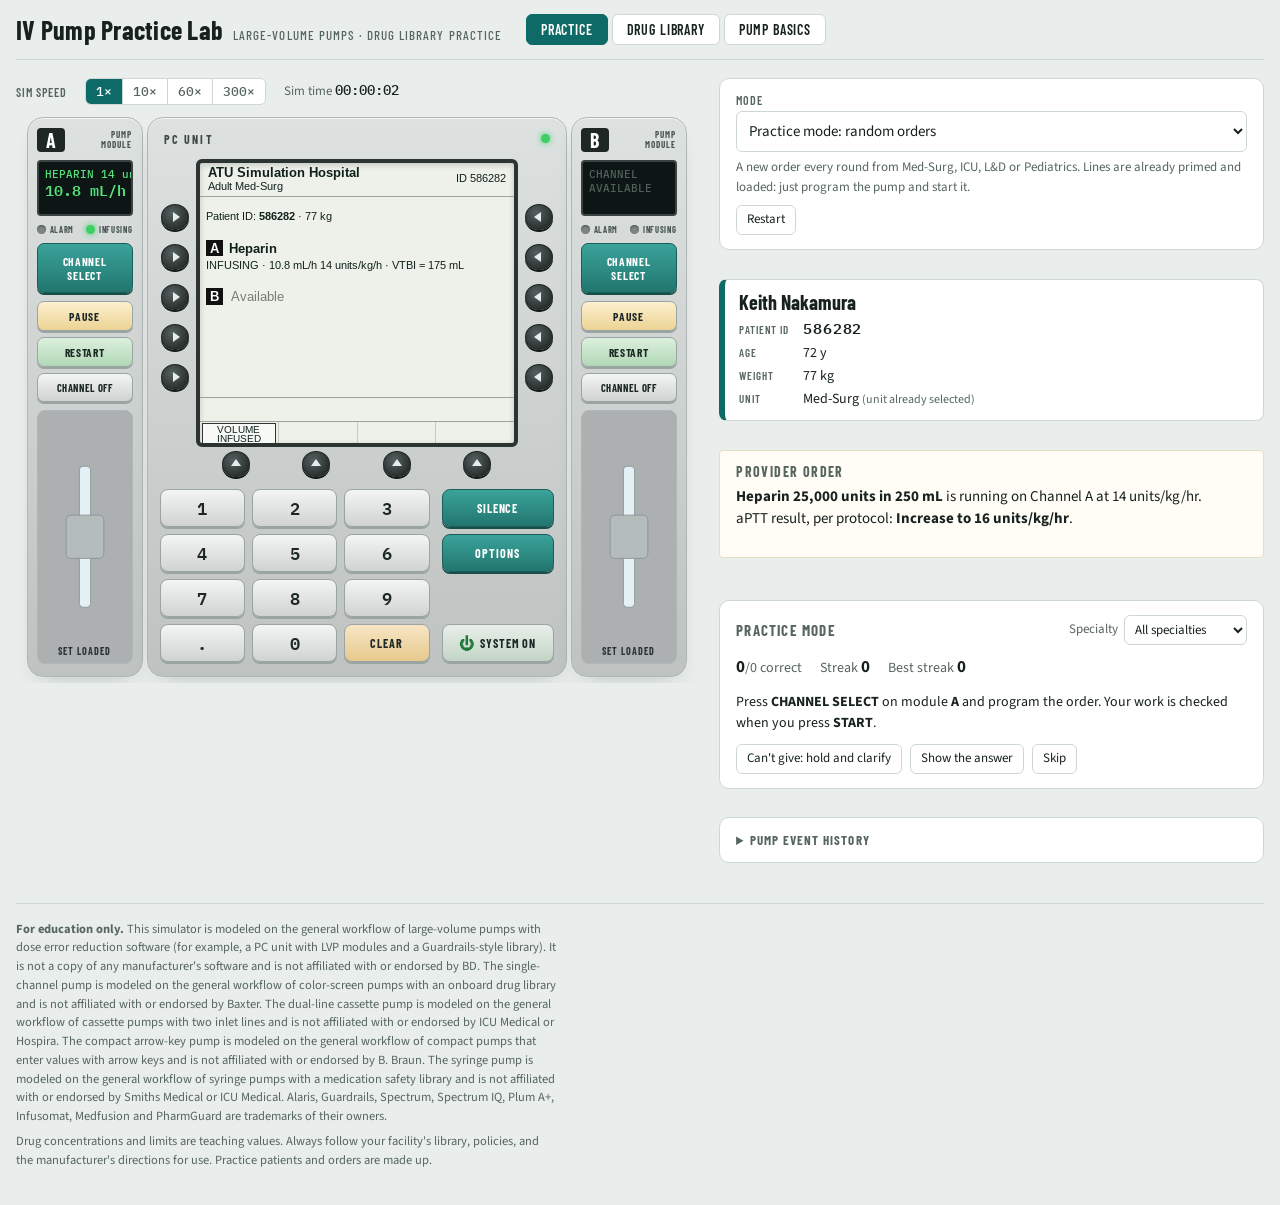
==== modular/index.html @ 8fdf69ef "Modular-pump-only page at /modular/ for simulation onboarding tools/build_pump_pages.py generates mo" ====
<!doctype html>
<!-- Generated by tools/build_pump_pages.py from index.html: edit index.html, then re-run the script. -->
<html lang="en">
<head>
<meta charset="utf-8">
<meta name="viewport" content="width=device-width, initial-scale=1, viewport-fit=cover">
<title>Modular IV Pump Practice</title>
<meta name="mobile-web-app-capable" content="yes">
<meta name="apple-mobile-web-app-capable" content="yes">
<meta name="apple-mobile-web-app-title" content="Modular Pump">
<meta name="theme-color" content="#0e6a66">
<link rel="manifest" href="manifest.webmanifest">
<link rel="icon" type="image/png" sizes="192x192" href="../icons/icon-192.png">
<link rel="apple-touch-icon" href="../icons/apple-touch-icon.png">
<meta name="description" content="Practice programming a large-volume IV pump with a Guardrails-style drug library, with random practice orders across Med-Surg, ICU, L&amp;D and Pediatrics.">
<link rel="preconnect" href="https://fonts.googleapis.com">
<link rel="preconnect" href="https://fonts.gstatic.com" crossorigin>
<link rel="stylesheet" href="https://fonts.googleapis.com/css2?family=Arimo:wght@400;600;700&family=Barlow+Condensed:wght@500;600;700&family=IBM+Plex+Mono:wght@400;500;600&family=Source+Sans+3:wght@400;600;700&display=swap">
<link rel="stylesheet" href="../css/pump.css">
</head>
<body>
<!--BODY-START-->
<header class="topbar">
  <div class="brand">
    <h1>IV Pump Practice Lab</h1>
    <span class="sub">Large-volume pumps · drug library practice</span>
  </div>
  <nav class="tabs" role="tablist" aria-label="Sections">
    <button class="tab" role="tab" id="tab-practice" aria-controls="view-practice" aria-selected="true">Practice</button>
    <button class="tab" role="tab" id="tab-library" aria-controls="view-library" aria-selected="false">Drug Library</button>
    <button class="tab" role="tab" id="tab-basics" aria-controls="view-basics" aria-selected="false">Pump Basics</button>
  </nav>
</header>

<main>
  <!-- ================= PRACTICE ================= -->
  <section class="view" id="view-practice" role="tabpanel" aria-labelledby="tab-practice">
    <div class="practice">
      <div class="device-col">
        <div class="simbar">
          <span class="label">Sim speed</span>
          <span class="seg" id="speedSeg">
            <button data-speed="1" aria-pressed="true">1×</button>
            <button data-speed="10" aria-pressed="false">10×</button>
            <button data-speed="60" aria-pressed="false">60×</button>
            <button data-speed="300" aria-pressed="false">300×</button>
          </span>
          <span>Sim time <span class="clock" id="clock">00:00:00</span></span>
          <span class="fac-label" id="facLabel"></span>
          <button class="btn-plain change-pump" id="changePump" hidden>Change facility</button>
        </div>

        <div class="fac-picker" id="facilityPicker" hidden>
          <h2>Please select your clinical facility</h2>
          <p class="fac-sub">You will practice on the pump your facility uses.</p>
          <div class="fac-grid">
            <button class="fac-card" data-fac="conway"><strong>Conway</strong><span>Dual-line cassette pump</span></button>
            <button class="fac-card" data-fac="childrens"><strong>Children's</strong><span>Single-channel + syringe pump</span></button>
            <button class="fac-card" data-fac="stmarys"><strong>St. Mary's</strong><span>Single-channel pump</span></button>
            <button class="fac-card" data-fac="chambers"><strong>Chambers</strong><span>Compact arrow-key pump</span></button>
            <button class="fac-card" data-fac="clarksville"><strong>Clarksville</strong><span>Compact arrow-key pump</span></button>
            <button class="fac-card" data-fac="northwest"><strong>Northwest</strong><span>Modular pump</span></button>
            <button class="fac-card all" data-fac="all"><strong>See all pumps</strong><span>Choose any pump to practice on</span></button>
          </div>
        </div>

        <div class="pump-picker" id="pumpPicker" hidden>
          <button class="btn-plain pp-back" id="ppBack">← Back to facilities</button>
          <h2>Choose the pump you want to practice on</h2>
          <div class="pp-cards">
            <button class="pp-card" data-dev="mod" aria-label="Modular pump: center screen with channel modules on each side">
              <svg viewBox="0 0 240 170" aria-hidden="true">
                <rect x="8" y="30" width="56" height="120" rx="6" class="pp-body"/><rect x="176" y="30" width="56" height="120" rx="6" class="pp-body"/>
                <rect x="70" y="14" width="100" height="146" rx="8" class="pp-body"/>
                <rect x="80" y="24" width="80" height="56" rx="3" class="pp-lcd"/>
                <g class="pp-key"><rect x="84" y="90" width="18" height="11" rx="2"/><rect x="111" y="90" width="18" height="11" rx="2"/><rect x="138" y="90" width="18" height="11" rx="2"/><rect x="84" y="106" width="18" height="11" rx="2"/><rect x="111" y="106" width="18" height="11" rx="2"/><rect x="138" y="106" width="18" height="11" rx="2"/><rect x="84" y="122" width="18" height="11" rx="2"/><rect x="111" y="122" width="18" height="11" rx="2"/><rect x="138" y="122" width="18" height="11" rx="2"/></g>
                <rect x="16" y="40" width="40" height="18" rx="2" class="pp-lcd"/><rect x="184" y="40" width="40" height="18" rx="2" class="pp-lcd"/>
                <rect x="16" y="64" width="40" height="10" rx="2" class="pp-blue"/><rect x="184" y="64" width="40" height="10" rx="2" class="pp-blue"/>
                <rect x="20" y="84" width="32" height="58" rx="4" class="pp-door"/><rect x="188" y="84" width="32" height="58" rx="4" class="pp-door"/>
                <text x="36" y="26" class="pp-t">A</text><text x="204" y="26" class="pp-t">B</text>
              </svg>
              <strong>Modular pump</strong>
              <span>Center screen with a channel module on each side</span>
              <em class="pp-where">Used at: Northwest</em>
            </button>
            <button class="pp-card" data-dev="sq" aria-label="Single-channel pump: color screen with the door on the right">
              <svg viewBox="0 0 240 170" aria-hidden="true">
                <rect x="84" y="4" width="10" height="16" rx="3" class="pp-body"/><rect x="118" y="4" width="10" height="16" rx="3" class="pp-body"/>
                <rect x="62" y="16" width="120" height="150" rx="10" class="pp-body"/>
                <rect x="126" y="20" width="52" height="142" rx="6" class="pp-door"/>
                <rect x="72" y="30" width="48" height="58" rx="3" class="pp-lcd"/><rect x="72" y="30" width="48" height="9" class="pp-blue"/>
                <g class="pp-blue"><circle cx="78" cy="97" r="4.5"/><circle cx="91" cy="97" r="4.5"/><circle cx="104" cy="97" r="4.5"/><circle cx="117" cy="97" r="4.5"/></g>
                <g class="pp-key"><rect x="72" y="106" width="10" height="8" rx="1.5"/><rect x="85" y="106" width="10" height="8" rx="1.5"/><rect x="98" y="106" width="10" height="8" rx="1.5"/><rect x="111" y="106" width="10" height="8" rx="1.5"/>
                  <rect x="72" y="118" width="10" height="9" rx="1.5"/><rect x="85" y="118" width="10" height="9" rx="1.5"/><rect x="98" y="118" width="10" height="9" rx="1.5"/><rect x="111" y="118" width="10" height="9" rx="1.5"/>
                  <rect x="72" y="130" width="10" height="9" rx="1.5"/><rect x="85" y="130" width="10" height="9" rx="1.5"/><rect x="98" y="130" width="10" height="9" rx="1.5"/><rect x="111" y="130" width="10" height="9" rx="1.5"/>
                  <rect x="85" y="142" width="10" height="9" rx="1.5"/><rect x="98" y="142" width="10" height="9" rx="1.5"/><rect x="111" y="142" width="10" height="9" rx="1.5"/></g>
                <rect x="72" y="142" width="10" height="9" rx="1.5" class="pp-purple"/>
              </svg>
              <strong>Single-channel pump</strong>
              <span>Color screen and keypad, door on the right</span>
              <em class="pp-where">Used at: Children's, St. Mary's</em>
            </button>
            <button class="pp-card" data-dev="plum" aria-label="Dual-line cassette pump: lines A and B through one cassette on the left, screen and keypad on the right">
              <svg viewBox="0 0 240 170" aria-hidden="true">
                <rect x="30" y="30" width="180" height="130" rx="10" class="pp-body"/>
                <rect x="38" y="38" width="62" height="114" rx="6" class="pp-door"/>
                <rect x="60" y="8" width="12" height="40" rx="4" class="pp-lcd"/><path d="M66 48 V70" stroke="#8f9a98" stroke-width="3"/>
                <rect x="52" y="70" width="30" height="46" rx="4" fill="#f5f7f7" stroke="#8f9a98"/>
                <rect x="112" y="40" width="88" height="54" rx="3" class="pp-lcd"/>
                <text x="118" y="52" class="pp-t" style="font-size:10px;text-anchor:start">A</text><text x="194" y="52" class="pp-t" style="font-size:10px;text-anchor:end">B</text>
                <g class="pp-key"><rect x="114" y="98" width="18" height="6" rx="1"/><rect x="136" y="98" width="18" height="6" rx="1"/><rect x="158" y="98" width="18" height="6" rx="1"/><rect x="180" y="98" width="18" height="6" rx="1"/></g>
                <g class="pp-key"><rect x="132" y="110" width="14" height="10" rx="5"/><rect x="150" y="110" width="14" height="10" rx="5"/><rect x="168" y="110" width="14" height="10" rx="5"/>
                  <rect x="132" y="124" width="14" height="10" rx="5"/><rect x="150" y="124" width="14" height="10" rx="5"/><rect x="168" y="124" width="14" height="10" rx="5"/>
                  <rect x="132" y="138" width="14" height="10" rx="5"/><rect x="150" y="138" width="14" height="10" rx="5"/><rect x="168" y="138" width="14" height="10" rx="5"/></g>
                <rect x="112" y="110" width="16" height="10" rx="3" fill="#3f9a4d"/><rect x="112" y="124" width="16" height="10" rx="3" fill="#c44"/><rect x="112" y="138" width="16" height="10" rx="3" fill="#56656f"/>
                <rect x="187" y="110" width="12" height="24" rx="6" fill="#56656f"/>
              </svg>
              <strong>Dual-line cassette pump</strong>
              <span>Lines A and B through one cassette, keypad on the right</span>
              <em class="pp-where">Used at: Conway</em>
            </button>
            <button class="pp-card" data-dev="space" aria-label="Compact arrow-key pump: small black display, values dialed in with arrow keys">
              <svg viewBox="0 0 240 170" aria-hidden="true">
                <rect x="10" y="52" width="220" height="70" rx="12" class="pp-body"/>
                <rect x="18" y="62" width="204" height="52" rx="6" fill="#2fb5a3" stroke="#1f8f80"/>
                <rect x="26" y="72" width="78" height="32" rx="2" fill="#111"/>
                <rect x="32" y="80" width="40" height="5" fill="#eee"/><rect x="32" y="90" width="60" height="4" fill="#999"/>
                <circle cx="30" cy="67" r="1.6" fill="#f2c200"/><circle cx="36" cy="67" r="1.6" fill="#3ccf64"/><circle cx="42" cy="67" r="1.6" fill="#3a78d8"/>
                <g fill="#eef3f2" stroke="#1f8f80"><circle cx="126" cy="74" r="5"/><circle cx="116" cy="88" r="5"/><circle cx="136" cy="88" r="5"/><circle cx="126" cy="102" r="5"/></g>
                <g stroke="#1f8f80"><circle cx="156" cy="78" r="5" fill="#eef3f2"/><circle cx="172" cy="78" r="5" fill="#f2c200"/><circle cx="188" cy="78" r="5" fill="#eef3f2"/>
                  <circle cx="156" cy="98" r="5" fill="#eef3f2"/><circle cx="172" cy="98" r="5" fill="#2a6fd6"/><circle cx="188" cy="98" r="5" fill="#d33"/></g>
                <circle cx="210" cy="88" r="5" fill="#eef3f2" stroke="#1f8f80"/>
                <rect x="40" y="122" width="20" height="8" rx="2" class="pp-body"/><rect x="180" y="122" width="20" height="8" rx="2" class="pp-body"/>
              </svg>
              <strong>Compact arrow-key pump</strong>
              <span>Small black display, no number keys: values are dialed in with arrows</span>
              <em class="pp-where">Used at: Chambers, Clarksville</em>
            </button>
            <button class="pp-card" data-dev="syr" aria-label="Syringe pump: syringe on top, green screen, number keypad">
              <svg viewBox="0 0 240 170" aria-hidden="true">
                <rect x="40" y="36" width="120" height="16" rx="3" fill="#f5f7f7" stroke="#8f9a98"/><rect x="42" y="38" width="70" height="12" fill="#cfe7f5"/>
                <rect x="160" y="40" width="30" height="8" fill="#c9cfce" stroke="#8f9a98"/><rect x="188" y="30" width="18" height="28" rx="3" class="pp-body"/>
                <rect x="14" y="58" width="212" height="84" rx="10" class="pp-body"/>
                <rect x="52" y="72" width="100" height="44" rx="3" fill="#a7d99a" stroke="#56656f"/>
                <g fill="#f6b75b" stroke="#c98a2b"><ellipse cx="62" cy="126" rx="9" ry="4"/><ellipse cx="88" cy="126" rx="9" ry="4"/><ellipse cx="114" cy="126" rx="9" ry="4"/><ellipse cx="140" cy="126" rx="9" ry="4"/></g>
                <g class="pp-key"><circle cx="172" cy="78" r="5"/><circle cx="186" cy="78" r="5"/><circle cx="200" cy="78" r="5"/><circle cx="172" cy="92" r="5"/><circle cx="186" cy="92" r="5"/><circle cx="200" cy="92" r="5"/><circle cx="172" cy="106" r="5"/><circle cx="186" cy="106" r="5"/><circle cx="200" cy="106" r="5"/><circle cx="172" cy="120" r="5"/><circle cx="186" cy="120" r="5"/><circle cx="200" cy="120" r="5"/></g>
                <rect x="22" y="70" width="16" height="10" rx="3" fill="#d33"/><circle cx="30" cy="128" r="6" fill="#3a78d8"/>
              </svg>
              <strong>Syringe pump</strong>
              <span>Syringe on top, green screen, number keypad</span>
              <em class="pp-where">Used at: Children's</em>
            </button>
          </div>
          <p class="pp-note">You can switch any time with <b>Change facility</b>.</p>
        </div>

        <div class="pump-wrap">
          <div class="pump" id="pump">
            <div class="module" data-ch="A" id="modA"></div>
            <div class="pcu">
              <div class="pcu-head"><span class="pcu-brand">PC UNIT</span><span class="pcu-leds"><span class="led" id="pcuLed" title="Power / alarm"></span></span></div>
              <div class="screen-grid">
                <button class="sk L" data-side="L" data-i="0" style="grid-column:1;grid-row:2" aria-label="Left soft key 1"></button>
                <button class="sk L" data-side="L" data-i="1" style="grid-column:1;grid-row:3" aria-label="Left soft key 2"></button>
                <button class="sk L" data-side="L" data-i="2" style="grid-column:1;grid-row:4" aria-label="Left soft key 3"></button>
                <button class="sk L" data-side="L" data-i="3" style="grid-column:1;grid-row:5" aria-label="Left soft key 4"></button>
                <button class="sk L" data-side="L" data-i="4" style="grid-column:1;grid-row:6" aria-label="Left soft key 5"></button>
                <div class="lcd" id="lcd" aria-live="polite"></div>
                <button class="sk R" data-side="R" data-i="0" style="grid-column:3;grid-row:2" aria-label="Right soft key 1"></button>
                <button class="sk R" data-side="R" data-i="1" style="grid-column:3;grid-row:3" aria-label="Right soft key 2"></button>
                <button class="sk R" data-side="R" data-i="2" style="grid-column:3;grid-row:4" aria-label="Right soft key 3"></button>
                <button class="sk R" data-side="R" data-i="3" style="grid-column:3;grid-row:5" aria-label="Right soft key 4"></button>
                <button class="sk R" data-side="R" data-i="4" style="grid-column:3;grid-row:6" aria-label="Right soft key 5"></button>
                <div class="bottom-keys">
                  <button class="sk B" data-side="B" data-i="0" aria-label="Bottom soft key 1"></button>
                  <button class="sk B" data-side="B" data-i="1" aria-label="Bottom soft key 2"></button>
                  <button class="sk B" data-side="B" data-i="2" aria-label="Bottom soft key 3"></button>
                  <button class="sk B" data-side="B" data-i="3" aria-label="Bottom soft key 4"></button>
                </div>
              </div>
              <div class="pcu-keys">
                <div class="keypad">
                  <button class="key" data-key="1">1</button><button class="key" data-key="2">2</button><button class="key" data-key="3">3</button>
                  <button class="key" data-key="4">4</button><button class="key" data-key="5">5</button><button class="key" data-key="6">6</button>
                  <button class="key" data-key="7">7</button><button class="key" data-key="8">8</button><button class="key" data-key="9">9</button>
                  <button class="key" data-key=".">.</button><button class="key" data-key="0">0</button><button class="key fn clear" data-key="CLEAR">CLEAR</button>
                </div>
                <div class="fnkeys">
                  <button class="key fn teal" data-key="SILENCE">SILENCE</button>
                  <button class="key fn teal" data-key="OPTIONS">OPTIONS</button>
                  <span class="fn-gap"></span>
                  <button class="key fn power" id="powerKey"><span class="pwr-icon" aria-hidden="true">⏻</span> SYSTEM ON</button>
                </div>
              </div>
            </div>
            <div class="module" data-ch="B" id="modB"></div>
          </div>

          <div class="sy" id="syr" hidden>
            <div class="sy-case">
              <div class="sy-top">
                <div class="sy-syringe"><i class="sy-barrel"><b class="sy-fluid"></b><em class="sy-ticks"></em><span class="sy-label"></span></i><i class="sy-plunger"></i><i class="sy-driver"></i></div>
                <span class="sy-tube"></span><span class="sy-load">SYRINGE LOADED</span>
              </div>
              <div class="sy-front">
                <div class="sy-leftcol">
                  <button class="syb silence" data-sy="SILENCE" aria-label="Silence">🔔</button>
                  <div class="sy-leds"><span class="led" id="syLedG"></span><span class="led" id="syLedR"></span></div>
                  <button class="syb power" id="syPower" aria-label="Power">POWER</button>
                </div>
                <div class="sy-mid">
                  <div class="sy-row">
                    <span class="sy-occ" id="syOcc"><i></i><i></i><i></i><i></i></span>
                    <button class="syb bolus" data-sy="BOLUS">BOLUS</button>
                    <button class="syb start" data-sy="START">START</button>
                    <button class="syb stop" data-sy="STOP">STOP</button>
                  </div>
                  <div class="sy-screen" id="syScreen" aria-live="polite"></div>
                  <div class="sy-soft">
                    <button class="syk" data-i="0" aria-label="Soft key 1"></button><button class="syk" data-i="1" aria-label="Soft key 2"></button>
                    <button class="syk" data-i="2" aria-label="Soft key 3"></button><button class="syk" data-i="3" aria-label="Soft key 4"></button>
                    <button class="syb back" data-sy="BACK">BACK</button>
                  </div>
                </div>
                <div class="sy-pad">
                  <button class="syn" data-sy="1">1</button><button class="syn" data-sy="2">2</button><button class="syn" data-sy="3">3</button>
                  <button class="syn" data-sy="4">4</button><button class="syn" data-sy="5">5</button><button class="syn" data-sy="6">6</button>
                  <button class="syn" data-sy="7">7</button><button class="syn" data-sy="8">8</button><button class="syn" data-sy="9">9</button>
                  <button class="syn" data-sy=".">•</button><button class="syn" data-sy="0">0</button><button class="syn enter" data-sy="ENTER">ENTER</button>
                  <div class="sy-name">SYRINGE PUMP</div>
                </div>
              </div>
            </div>
          </div>

          <div class="bb" id="space" hidden>
            <div class="bb-case">
              <div class="bb-top"><span class="bb-line"></span><span class="bb-drop"><i class="drop-ico"></i></span><span class="door-state">SET LOADED</span></div>
              <div class="bb-front">
                <div class="bb-left">
                  <div class="bb-leds"><span class="bb-led y" id="bbLedY" title="Pre-alarm / reminder"></span><span class="bb-led g" id="bbLedG" title="Infusing / alarm"></span><span class="bb-led b" id="bbLedB" title="Connection"></span></div>
                  <div class="bb-screen" id="bbScreen" aria-live="polite"></div>
                  <div class="bb-name">COMPACT PUMP</div>
                </div>
                <div class="bb-cross">
                  <button class="bbk arrow up" data-bb="UP" aria-label="Up">▲</button>
                  <button class="bbk arrow left" data-bb="LEFT" aria-label="Left">◀</button>
                  <button class="bbk arrow right" data-bb="RIGHT" aria-label="Right">▶</button>
                  <button class="bbk arrow down" data-bb="DOWN" aria-label="Down">▼</button>
                </div>
                <div class="bb-keys">
                  <button class="bbk c" data-bb="C" aria-label="Clear / back">C</button>
                  <button class="bbk bol" data-bb="BOLUS" aria-label="Bolus">BOL</button>
                  <button class="bbk pwr" id="bbPower" aria-label="On/Off">⏻</button>
                  <button class="bbk ok" data-bb="OK">OK</button>
                  <button class="bbk auto" data-bb="AUTO" aria-label="Auto-programming">⋎</button>
                  <button class="bbk ss" data-bb="STARTSTOP" aria-label="Start/Stop"><span>Start</span><span>Stop</span></button>
                </div>
                <div class="bb-door"><button class="bbk door" data-bb="DOOR" aria-label="Open door">⏏</button></div>
              </div>
              <div class="bb-rail"><i></i><i></i></div>
            </div>
          </div>

          <div class="pl" id="plum" hidden>
            <div class="pl-case">
              <div class="pl-left">
                <svg viewBox="0 0 120 300" aria-hidden="true">
                  <rect x="50" y="0" width="20" height="70" rx="6" fill="#f4f7f8" stroke="#8d9795"/>
                  <rect x="54" y="30" width="12" height="36" rx="3" class="pl-fluid"/>
                  <rect x="57" y="70" width="6" height="40" fill="#f2f6f5" stroke="#8d9795" class="tube"/>
                  <g class="drops"><circle class="drop" cx="60" cy="20" r="3.5"></circle></g>
                  <rect x="28" y="108" width="64" height="120" rx="8" fill="#eef1f1" stroke="#8d9795" stroke-width="1.5"/>
                  <rect x="44" y="128" width="32" height="56" rx="5" fill="#d8dfde" stroke="#8d9795"/>
                  <circle cx="60" cy="204" r="9" fill="#cfd6d5" stroke="#8d9795"/>
                  <rect x="57" y="228" width="6" height="72" fill="#f2f6f5" stroke="#8d9795" class="tube"/>
                  <path d="M16 96 h88 v10 h-88z" fill="#c9cfce" stroke="#8d9795"/>
                </svg>
                <div class="door-state">SET LOADED</div>
              </div>
              <div class="pl-right">
                <div class="pl-flow"><span class="pl-drop" id="plDropA"><i></i>A</span><span class="pl-drop" id="plDropB">B<i></i></span></div>
                <div class="pl-screen" id="plScreen" aria-live="polite"></div>
                <div class="pl-softkeys">
                  <button class="plk" data-i="0" aria-label="Soft key 1">▲</button><button class="plk" data-i="1" aria-label="Soft key 2">▲</button>
                  <button class="plk" data-i="2" aria-label="Soft key 3">▲</button><button class="plk" data-i="3" aria-label="Soft key 4">▲</button>
                </div>
                <div class="pl-keys">
                  <button class="plb start" data-pl="START" style="grid-area:1/1">START</button>
                  <button class="plb stop" data-pl="STOP" style="grid-area:2/1">STOP</button>
                  <span class="pl-charge" style="grid-area:3/1"><span class="led" id="plLed"></span></span>
                  <button class="plb onoff" id="plPower" style="grid-area:4/1">ON/OFF</button>
                  <button class="pln" data-pl="1" style="grid-area:1/2">1</button><button class="pln" data-pl="2" style="grid-area:1/3">2</button><button class="pln" data-pl="3" style="grid-area:1/4">3</button>
                  <button class="pln" data-pl="4" style="grid-area:2/2">4</button><button class="pln" data-pl="5" style="grid-area:2/3">5</button><button class="pln" data-pl="6" style="grid-area:2/4">6</button>
                  <button class="pln" data-pl="7" style="grid-area:3/2">7</button><button class="pln" data-pl="8" style="grid-area:3/3">8</button><button class="pln" data-pl="9" style="grid-area:3/4">9</button>
                  <button class="pln clear" data-pl="CLEAR" style="grid-area:4/2">CLEAR</button><button class="pln" data-pl="0" style="grid-area:4/3">0</button><button class="pln" data-pl="." style="grid-area:4/4">•</button>
                  <div class="pl-select" style="grid-area:1/5/4/6"><button class="plb sel" data-pl="UP" aria-label="Select up">▲</button><span>SELECT</span><button class="plb sel" data-pl="DOWN" aria-label="Select down">▼</button></div>
                  <button class="plb silence" data-pl="SILENCE" style="grid-area:4/5">SILENCE</button>
                </div>
                <div class="pl-name">CASSETTE PUMP · 2 LINES</div>
              </div>
            </div>
          </div>

          <div class="sq" id="sq" hidden>
            <div class="sq-poles" aria-hidden="true"><i></i><i></i></div>
            <div class="sq-case">
              <div class="sq-front">
                <div class="sq-brand">Single-channel pump</div>
                <div class="sq-screen" id="sqScreen" aria-live="polite"></div>
                <div class="sq-softkeys">
                  <button class="sqk" data-i="0" aria-label="Soft key 1"></button><button class="sqk" data-i="1" aria-label="Soft key 2"></button>
                  <button class="sqk" data-i="2" aria-label="Soft key 3"></button><button class="sqk" data-i="3" aria-label="Soft key 4"></button>
                </div>
                <div class="sq-hard">
                  <button class="sqh power" id="sqPower" aria-label="On/Off"><span aria-hidden="true">⏻</span></button>
                  <button class="sqh" data-sq="SCAN" aria-label="Scan"><span class="scan-ico" aria-hidden="true"></span></button>
                  <button class="sqh ok" data-sq="OK">OK</button>
                  <button class="sqh" data-sq="RUNSTOP" aria-label="Run/Stop"><span class="rs-ico" aria-hidden="true">▶︎<i>❚❚</i></span></button>
                </div>
                <div class="sq-pad">
                  <button class="sqn" data-sq="0"><b>0</b></button><button class="sqn" data-sq="1"><small>ABC</small><b>1</b></button><button class="sqn" data-sq="2"><small>DEF</small><b>2</b></button><button class="sqn" data-sq="3"><small>GHI</small><b>3</b></button>
                  <button class="sqn" data-sq="."><b>•</b></button><button class="sqn" data-sq="4"><small>JKL</small><b>4</b></button><button class="sqn" data-sq="5"><small>MNO</small><b>5</b></button><button class="sqn" data-sq="6"><small>PQR</small><b>6</b></button>
                  <span class="sq-ir" title="Infrared port" aria-hidden="true"></span><button class="sqn" data-sq="7"><small>STU</small><b>7</b></button><button class="sqn" data-sq="8"><small>VWX</small><b>8</b></button><button class="sqn" data-sq="9"><small>YZ</small><b>9</b></button>
                </div>
                <div class="sq-foot"><span class="led" id="sqLed"></span><span>LARGE VOLUME PUMP</span></div>
              </div>
              <div class="sq-door">
                <svg viewBox="0 0 100 300" aria-hidden="true">
                  <rect x="44" y="0" width="12" height="300" rx="4" fill="#f2f6f5" stroke="#8d9795" class="tube"></rect>
                  <rect x="26" y="110" width="48" height="80" rx="6" fill="#b4bdbb" stroke="#8d9795"></rect>
                  <g class="drops"><circle class="drop" cx="50" cy="40" r="3.5"></circle><circle class="drop" cx="50" cy="210" r="3.5" style="animation-delay:.6s"></circle></g>
                </svg>
                <div class="door-state">SET LOADED</div>
              </div>
            </div>
          </div>
        </div>

        <section class="panel bedside" aria-labelledby="bedsideTitle">
          <h2 id="bedsideTitle">Bedside: tubing, clamps and bags</h2>
          <div class="bedside-grid" id="bedside"></div>
        </section>
      </div>

      <aside class="coach" id="coach">
        <div class="panel picker">
          <label for="scenarioSelect">Mode</label>
          <select id="scenarioSelect"></select>
          <p class="summary" id="scenarioSummary"></p>
          <div class="row">
            <button class="btn-plain" id="restartBtn">Restart</button>
          </div>
        </div>
        <div id="patientBand"></div>
        <div class="orders" id="orders"></div>
        <div class="vitals" id="vitals"></div>
        <div id="decisions"></div>
        <div class="panel goals" id="goals"></div>
        <div id="debrief"></div>
        <details class="panel history" id="history">
          <summary>Pump event history</summary>
          <ol id="historyList"></ol>
        </details>
      </aside>
    </div>
  </section>

  <!-- ================= DRUG LIBRARY ================= -->
  <section class="view" id="view-library" role="tabpanel" aria-labelledby="tab-library" hidden>
    <p class="intro">This practice library works like a hospital's Guardrails library. Each care-area profile has its own list and its own limits. A <b>soft limit</b> asks you to confirm, and you override only after checking the order. A <b>hard limit</b> cannot be overridden. Values are teaching examples. Your facility's pharmacy builds the real library.</p>
    <p class="intro only-plum"><b>Dual-line cassette pump:</b> this pump's drug list has names only, with no limits. The table below is still the teaching reference for concentrations and safe dose ranges. The pump will not warn you if you go outside them.</p>
    <div class="lib-controls">
      <label for="libProfile">Profile</label>
      <select id="libProfile"></select>
      <input id="libSearch" type="search" placeholder="Search drug name" aria-label="Search drug name">
    </div>
    <div class="table-wrap">
      <table>
        <thead><tr><th>Drug</th><th>Concentration(s)</th><th>Dosing unit</th><th>Soft min</th><th>Soft max</th><th>Hard max</th><th>Notes</th></tr></thead>
        <tbody id="libBody"></tbody>
      </table>
    </div>
  </section>

  <!-- ================= BASICS ================= -->
  <section class="view" id="view-basics" role="tabpanel" aria-labelledby="tab-basics" hidden>
    <div class="basics">
      <div class="panel only-mod">
        <h3>Parts of the pump</h3>
        <ul>
          <li><b>PC unit</b> (center): the screen, 5 soft keys on each side, 4 soft keys under the screen, number keys, CLEAR, SILENCE, OPTIONS and SYSTEM ON.</li>
          <li><b>Pump modules</b>: Channel A is on the left, Channel B on the right. CHANNEL SELECT opens that channel on the screen. PAUSE, RESTART and CHANNEL OFF control only that channel.</li>
          <li><b>Soft keys</b>: blank arrow keys. Their job is written on the screen next to them (for example RATE, VTBI, DOSE, START).</li>
          <li><b>Prompt line</b>: the line starting with <b>&gt;</b> tells you the next step, such as <i>&gt;Select Drug</i> or <i>&gt;Press START</i>.</li>
          <li><b>Module display</b>: scrolls the drug name and dose and shows the rate, even when the screen is on another channel.</li>
        </ul>
      </div>
      <div class="panel only-mod">
        <h3>Programming a primary infusion</h3>
        <ol>
          <li>Check the order, the patient (two identifiers) and the bag label.</li>
          <li>Spike the bag, prime the tubing, and load the set in a channel.</li>
          <li>SYSTEM ON → watch the self test → <b>New Patient? Yes</b> → select the unit <b>profile</b> → Yes.</li>
          <li>Type the <b>patient ID</b> from the armband → CONFIRM.</li>
          <li>Press <b>CHANNEL SELECT</b> on the module → Infusion Menu → <b>Guardrails Drugs</b> or <b>Guardrails IV Fluids</b>.</li>
          <li>Use the letter keys (A-E … U-Z) or PAGE DOWN to find the drug. Pick the concentration that matches the bag → <b>Yes</b>.</li>
          <li>For high-alert drugs read the advisory → CONFIRM. On Drug Setup enter PATIENT WEIGHT if asked → NEXT.</li>
          <li>Press RATE or DOSE and type the value. Press VTBI and type the volume.</li>
          <li>Trace the line, open the clamp, check the screen against the order, press the <b>START</b> soft key.</li>
        </ol>
      </div>
      <div class="panel only-mod">
        <h3>Secondary (IVPB) set-up</h3>
        <ol>
          <li>Connect secondary tubing to the port <b>above</b> the pump on the primary line.</li>
          <li>Hang the secondary bag <b>higher</b> than the primary (lower the primary with the extension hook).</li>
          <li><b>Open the secondary clamp.</b> A closed clamp means the pump pulls primary fluid instead.</li>
          <li>CHANNEL SELECT → <b>SECONDARY</b> soft key → drug → Yes.</li>
          <li>VTBI fills in with the bag volume. Type the DURATION (for 30 min type 30; for 1 h 30 min type 130).</li>
          <li>Prompt reads <i>&gt;Verify Secondary Clamp Open, Then Press START</i>. Callback ON makes the pump alert when it finishes.</li>
          <li>The primary resumes automatically at its own rate.</li>
        </ol>
      </div>
      <div class="panel only-sq">
        <h3>Parts of the pump</h3>
        <ul>
          <li><b>Color screen</b> (top): the blue title bar shows the care area. The drug name and concentration sit under it.</li>
          <li><b>Four round soft keys</b> under the screen. Their job is printed on the screen just above each key (for example <i>yes</i>, <i>no</i>, <i>back</i>, <i>dose change</i>).</li>
          <li><b>Hard keys</b>: ON/OFF, SCAN (barcode), <b>OK</b> (confirms the highlighted field or list choice) and <b>RUN/STOP</b> (starts or stops the infusion).</li>
          <li><b>Keypad</b>: numbers 0–9 and a decimal point. On the Drug Search screen the same keys type letters: press 1 once for A, twice for B, three times for C.</li>
          <li><b>Door</b> on the right holds the IV set. One pump runs one channel. A secondary runs through the same channel and the primary resumes when it ends.</li>
        </ul>
      </div>
      <div class="panel only-sq">
        <h3>Programming a primary infusion</h3>
        <ol>
          <li>Check the order, the patient (two identifiers) and the bag label. Prime the set, load it and close the door.</li>
          <li>ON/OFF → <b>New Patient? yes</b> → use ▲ ▼ to pick the <b>care area</b> → OK.</li>
          <li><b>Drug Search</b>: type the first two letters of the drug name on the keypad (the letters wait about a second, then lock in). Or type one letter and press OK.</li>
          <li>Pick the drug with ▲ ▼ → OK. Pick the concentration that matches the bag → OK. <b>CONFIRM → yes</b>. Read any clinical advisory → continue.</li>
          <li>Drug Setup: type <b>Patient Weight</b> → OK (if asked), then <b>Dose</b> (or <b>Rate</b>) → OK, then <b>VTBI</b> → OK. Time calculates for you.</li>
          <li>Check every value against the order, press <b>RUN/STOP</b>, answer <b>Check Flow</b> (clamps open, no kinks, drops falling) → yes.</li>
          <li>Titrate from the RUN screen with <b>dose change</b> (or rate change): type the new value → OK → RUN/STOP.</li>
        </ol>
      </div>
      <div class="panel only-sq">
        <h3>Secondary (IVPB) set-up</h3>
        <ol>
          <li>Connect the secondary set to the upper Y-site on the primary line. Lower the primary bag on the hanger so the secondary hangs <b>higher</b>. Open the secondary clamp.</li>
          <li>A secondary can only be programmed while the pump is <b>stopped</b>. Press RUN/STOP → <b>program pri/sec</b> → review the primary → <b>program secndry</b>.</li>
          <li>Search for the drug → OK → yes. A watermark <b>2</b> shows you are on the secondary.</li>
          <li>VTBI fills in with the bag volume → OK. The reminder says secondary VTBI should equal the bag volume → OK.</li>
          <li>Type the <b>Time</b> as hours and minutes (30 min = 30, 1 h 30 min = 130) → OK. The rate calculates.</li>
          <li>RUN/STOP → Secondary Check Flow: drops falling in the <b>secondary</b> chamber and not the primary → yes. The primary resumes by itself when the secondary is done.</li>
        </ol>
      </div>
      <div class="panel only-plum">
        <h3>Parts of the pump</h3>
        <ul>
          <li><b>Cassette</b> (left): one cassette with two inlets. <b>Line A</b> is the primary inlet, <b>Line B</b> the secondary inlet. One line goes to the patient.</li>
          <li><b>Screen</b>: the main delivery screen shows A on the left and B on the right (status, rate, volume infused). The drop symbols above the screen flash while a line is pumping.</li>
          <li><b>Four soft keys</b> (▲) under the screen: their job is printed just above them (for example <i>A</i>, <i>B</i>, <i>Therapy</i>, <i>Cancel/Back</i>).</li>
          <li><b>SELECT ▲▼</b> moves the highlight between fields and list items. Typing replaces the highlighted value. <b>CLEAR</b> empties the field.</li>
          <li><b>START</b> starts or accepts a change, <b>STOP</b> stops a line, <b>SILENCE</b> quiets an alarm.</li>
        </ul>
      </div>
      <div class="panel only-plum">
        <h3>Programming a line</h3>
        <ol>
          <li>ON/OFF → self test → <b>New Patient? Yes</b> → select the <b>unit</b> (SELECT ▲▼) → Choose.</li>
          <li>Press <b>[A]</b>: the unit's <b>medication list</b> opens. Scroll with SELECT ▲▼ or Page Down, or jump by letter on the number keys (1 = A, B, C; 2 = D, E, F …) → <b>Enter</b>.</li>
          <li><b>Fluids and IVPB</b>: type the Rate → ▼ → type the VTBI. Duration calculates. Press <b>START</b>.</li>
          <li><b>Dose-based drips</b>: after the drug, choose the dose units → Choose → container units → Choose.</li>
          <li>Type the <b>drug amount</b> and <b>bag volume</b> from the bag label, and the <b>weight</b> if the dose is per kg. Then the <b>Dose</b> and <b>VTBI</b>. Rate calculates.</li>
          <li><b>START</b> → <i>Confirm Program?</i> check dose, drug, concentration and weight → <b>Yes</b>.</li>
          <li>Titrate: <b>[A]</b> while running, type the new Dose (or Rate), <b>START</b>.</li>
          <li>Duration is typed as hours and minutes: 30 = 30 min, 130 = 1 hr 30 min.</li>
        </ol>
      </div>
      <div class="panel only-plum">
        <h3>Piggyback on Line B</h3>
        <ol>
          <li>Attach the secondary container to the <b>secondary inlet</b> of the cassette (no need to hang it higher).</li>
          <li>With Line A pumping, press <b>[B]</b>: the medication list comes up again. Pick the drug → Enter. The program screen shows <b>Mode Piggyback</b> (Change Mode switches to Concurrent).</li>
          <li>Type the Rate and VTBI (or VTBI and Duration). Press <b>START</b>.</li>
          <li>Line A shows <b>DELAYED</b> while B runs, then restarts by itself when B's VTBI is done.</li>
          <li><b>Concurrent</b> runs A and B at the same time, each at its own rate.</li>
        </ol>
      </div>
      <div class="panel only-plum">
        <h3>No dose limits on this pump</h3>
        <p>This model's drug list holds drug <b>names</b> only. It has no soft or hard limits, so it will not stop a wrong dose, a wrong concentration or a wrong weight. You type the concentration yourself, so check it against the bag label and get an independent double check for high-alert drugs.</p>
      </div>
      <div class="panel only-space">
        <h3>Parts of the pump</h3>
        <ul>
          <li><b>Display</b>: four lines, white on black. The top line shows PRIM or SEC, the drug and <b>START</b> when the program is ready. The highlighted (white) row is the one you are on.</li>
          <li><b>No number keys.</b> Values are dialed in: <b>◀ ▶</b> move to a digit (the white box), <b>▲ ▼</b> change it, <b>OK</b> confirms. Example: 9.5 = ▲ 9 times on the ones digit, ▶ once, ▲ 5 times.</li>
          <li><b>◀</b> also selects: it opens the highlighted value or picks a list item, the same as OK.</li>
          <li><b>C</b> clears a value (press again to leave the editor), or goes back one screen. <b>Start/Stop</b> starts or stops. <b>BOL</b> is bolus.</li>
          <li>Lights above the display: <b>yellow</b> pre-alarm/reminder, <b>green</b> infusing, <b>red</b> alarm.</li>
        </ul>
      </div>
      <div class="panel only-space">
        <h3>Programming a primary</h3>
        <ol>
          <li>On/Off → Self-test → <i>New patient?</i> <b>Yes ▲</b> → <i>Press OK to program an infusion</i> → OK.</li>
          <li>Select the <b>Care Unit</b> (▲▼, OK). Drug list: ▲▼ through the list, <b>▶</b> jumps ABC → DEF → GHI. OK to select, then the concentration that matches the bag.</li>
          <li>High-alert drugs show an advisory: OK. For per-kg doses the <b>Weight</b> editor opens first.</li>
          <li>The <b>Doserate</b> (or Rate) editor opens: dial the value, OK. A soft limit asks <i>Override?</i> ▲ Yes / ▼ No. A hard limit stops the editor at the limit and shows a message.</li>
          <li>▼ to <b>VTBI</b> (required), OK, dial it, OK. Time calculates. <b>START</b> appears on the top line.</li>
          <li>Check everything against the order, press <b>Start/Stop</b>.</li>
          <li>Titrate while running: press <b>◀</b>, dial the new doserate, <b>OK</b>. It is not active until you press OK.</li>
        </ol>
      </div>
      <div class="panel only-space">
        <h3>SECondary (piggyback)</h3>
        <ol>
          <li>Hang the secondary at least 8 inches above the primary and connect it to the port above the pump.</li>
          <li>Press <b>Start/Stop</b> to stop the primary. ▼ to <b>SECondary</b> → OK → <b>New SECondary</b> → OK.</li>
          <li>Pick the drug and concentration. VTBI fills in with the bag volume: check it, OK, OK.</li>
          <li>▼ to <b>Time</b>, dial hours:minutes, OK. The rate calculates.</li>
          <li>Start/Stop → <i>Check bag height, open SECondary clamp</i> → Start/Stop again. The primary resumes on its own when the SEC is done.</li>
        </ol>
      </div>
      <div class="panel only-syr">
        <h3>Parts of the syringe pump</h3>
        <ul>
          <li><b>Syringe</b> on top: the barrel clamp holds the barrel, the plunger driver pushes the plunger. The pump reads the syringe brand and size: check it on the <i>Load syringe</i> screen.</li>
          <li><b>Green screen</b>: the drug program name across the top, the profile (NICU, PICU) on the right. Menus are numbered: <b>press the number</b> to pick.</li>
          <li><b>Four orange soft keys</b> under the screen (CHG PROFILE, MORE, CHG DOSE, OPTIONS …) and <b>BACK</b>.</li>
          <li><b>Keypad</b>: type numbers, <b>ENTER</b> confirms. <b>START</b>, <b>STOP</b>, <b>BOLUS</b> across the top; <b>POWER</b> and <b>SILENCE</b> on the left.</li>
        </ul>
      </div>
      <div class="panel only-syr">
        <h3>Programming the syringe pump</h3>
        <ol>
          <li>POWER → self test (do not touch the plunger driver).</li>
          <li><b>Select the profile</b> (care area) by its number: NICU, PICU/CCU, Heme/Onc and AcuteCare each have a <b>Continuous</b> and an <b>Intermittent</b> profile. MORE shows AcuteCare, Transport and ER.</li>
          <li><b>Library menu</b>: pick the drug's letter group (A-B, C-D, E-G, H-L, M-O, P-R, S-Z), then the drug program. 8 = <b>Blood Products</b>. MORE shows <b>mL/hr</b>, <b>Volume/Time</b> and <b>Recall last settings</b> (no library limits). CHG PROFILE goes back to the profiles.</li>
          <li><b>Select syringe type</b>: B-D, Monoject or Terumo.</li>
          <li><b>Load the syringe</b>: barrel clamp up, flange in the clip, plunger driver against the plunger, clamp down. The pump recognizes the size; <b>1 mL and 3 mL syringes must be confirmed</b>.</li>
          <li><b>Patient weight</b> → ENTER, then <b>re-enter the weight</b> to confirm it. Then the <b>dose</b> (HIGH and LOW limits show on the screen) → ENTER, and the <b>time</b> for intermittent doses (30 = 30 min, 130 = 1 hr 30 min). CLEAR and BACKSPACE fix typing.</li>
          <li>The prompt alternates <i>Press START to begin</i> / <i>Press BOLUS to prime</i>. To prime: press <b>BOLUS</b>, then <b>press and hold BOLUS</b> until fluid reaches the end of the tubing (priming volume shows), then <b>EXIT</b>.</li>
          <li>Press <b>START</b>. When an intermittent or volume/time infusion finishes, the pump beeps: STOP, then <b>flush the line</b> if ordered. It warns when about 5 minutes are left (press SILENCE) and alarms when the syringe is empty.</li>
          <li>Titrate a drip with <b>CHG DOSE</b> → new dose → ENTER → <b>START</b>.</li>
        </ol>
      </div>
      <div class="panel">
        <h3>Soft limits vs. hard limits</h3>
        <p><b>Soft limit</b>: the dose is unusual for this care area. Stop, re-read the order, recheck your math and the patient's weight. Override only if the order is correct and verified. Overrides are recorded.</p>
        <p><b>Hard limit</b>: the dose is unsafe for this care area. The pump will not run it. Re-enter or hold and call the provider or pharmacist.</p>
        <p><b>Basic Infusion</b> (on the single-channel pump: <i>not in library</i>, Basic Mode) skips all limits. Never use it to get around an alert, and never for high-alert medications.</p>
      </div>
      <div class="panel">
        <h3>Vasopressors: mcg/min or mcg/kg/min?</h3>
        <p>Norepinephrine, epinephrine and phenylephrine each have <b>two library entries</b> for the same bag: the plain entry doses in <b>mcg/min</b>, the <b>weight-based</b> entry in <b>mcg/kg/min</b>. Read the units in the order and pick the matching entry. 0.1 mcg/kg/min is not 0.1 mcg/min: picking the wrong one is an 80-fold error for an 80 kg patient.</p>
        <p>On the dual-line cassette pump there is one drug name: choose the dose units (mcg/min or mcg/kg/min) on the Dose Calculation screen and enter the weight.</p>
      </div>
      <div class="panel wide">
        <h3>Dose calculation formulas</h3>
        <div class="calc">
concentration (per mL) = drug amount in bag ÷ bag volume (mL)<br>
mL/h = dose per hr ÷ concentration<br><br>
units/kg/hr &nbsp;: mL/h = (dose × kg) ÷ (units/mL)<br>
&nbsp;&nbsp;Heparin 15 units/kg/hr × 70 kg = 1,050 units/hr ÷ 100 units/mL = <b>10.5 mL/h</b><br>
mcg/min &nbsp;&nbsp;&nbsp;&nbsp;: mL/h = (dose × 60) ÷ (mcg/mL)<br>
&nbsp;&nbsp;Norepinephrine 8 mg/250 mL = 32 mcg/mL; 6 mcg/min × 60 = 360 ÷ 32 = <b>11.3 mL/h</b><br>
mcg/kg/min &nbsp;: mL/h = (dose × kg × 60) ÷ (mcg/mL)<br>&nbsp;&nbsp;Norepinephrine (weight-based) 0.1 mcg/kg/min × 80 kg × 60 = 480 ÷ 32 = <b>15 mL/h</b><br>
milliunits/min: Oxytocin 30 units/500 mL = 60 mU/mL; 6 mU/min × 60 = 360 ÷ 60 = <b>6 mL/h</b><br>
volume/time : mL/h = mL ÷ hours &nbsp;&nbsp;(250 mL over 90 min = 250 ÷ 1.5 = <b>166.7 mL/h</b>)
        </div>
      </div>
      <div class="panel wide">
        <h3>Alarm troubleshooting</h3>
        <div class="table-wrap">
          <table>
            <thead><tr><th>Alarm</th><th>Likely cause</th><th>What to do</th></tr></thead>
            <tbody>
              <tr><td>Patient side occlusion</td><td>Kinked tubing, closed slide clamp, bent arm, infiltrated IV</td><td>Silence. Look at the site and the line from the pump to the patient. Straighten, unclamp, assess for infiltration. Press RESTART.</td></tr>
              <tr><td>Fluid side occlusion</td><td>Roller clamp closed above the pump, spike not open, empty bag</td><td>Open the roller clamp, check the spike and bag. Press RESTART.</td></tr>
              <tr><td>Air in line</td><td>Tubing not fully primed, bag ran dry, bubbles from a new bag</td><td>Pause, open the door, remove the air by priming or using a port below the air, reload the set. Press RESTART.</td></tr>
              <tr><td>Infusion complete / KVO</td><td>VTBI reached</td><td>Hang a new bag if ordered, CHANNEL SELECT, enter a new VTBI, press START. Or turn the channel off and flush/lock the line.</td></tr>
              <tr><td>Channel paused too long</td><td>Channel paused over 2 minutes</td><td>Resume with RESTART, or turn the channel off if the infusion is stopped.</td></tr>
            </tbody>
          </table>
        </div>
      </div>
      <div class="panel wide">
        <h3>Safety habits that prevent pump errors</h3>
        <ul>
          <li>Always use the drug library. Match the concentration to the bag label.</li>
          <li>Titrate by <b>dose</b>, not by rate, so the library checks the new dose.</li>
          <li>Independent double check for high-alert drips (heparin, insulin, vasopressors, opioids, oxytocin, magnesium).</li>
          <li>Set VTBI to the ordered volume, especially for boluses and pediatrics, not automatically to the bag size.</li>
          <li>Trace every line from bag to pump to patient at start, at handoff, and whenever a new line is added.</li>
          <li>Check the pump against the MAR at the start of every shift and after every change.</li>
        </ul>
      </div>
    </div>
  </section>
</main>

<footer>
  <p><b>For education only.</b> This simulator is modeled on the general workflow of large-volume pumps with dose error reduction software (for example, a PC unit with LVP modules and a Guardrails-style library). It is not a copy of any manufacturer's software and is not affiliated with or endorsed by BD. The single-channel pump is modeled on the general workflow of color-screen pumps with an onboard drug library and is not affiliated with or endorsed by Baxter. The dual-line cassette pump is modeled on the general workflow of cassette pumps with two inlet lines and is not affiliated with or endorsed by ICU Medical or Hospira. The compact arrow-key pump is modeled on the general workflow of compact pumps that enter values with arrow keys and is not affiliated with or endorsed by B. Braun. The syringe pump is modeled on the general workflow of syringe pumps with a medication safety library and is not affiliated with or endorsed by Smiths Medical or ICU Medical. Alaris, Guardrails, Spectrum, Spectrum IQ, Plum A+, Infusomat, Medfusion and PharmGuard are trademarks of their owners.</p>
  <p>Drug concentrations and limits are teaching values. Always follow your facility's library, policies, and the manufacturer's directions for use. Practice patients and orders are made up.</p>
</footer>
<!--BODY-END-->
<script>window.IVP_CONFIG = { device: "mod" };</script>
<script src="../js/library.js"></script>
<script src="../js/pump.js"></script>
<script src="../js/spectrum.js"></script>
<script src="../js/plum.js"></script>
<script src="../js/space.js"></script>
<script src="../js/syringe.js"></script>
<script src="../js/scenarios.js"></script>
<script src="../js/level1.js"></script>
<script src="../js/practice.js"></script>
<script src="../js/app.js"></script>
<script src="../js/scorm.js"></script>
</body>
</html>
---- css/pump.css ----
/* Layout: two-column work surface — the pump on the left like a bedside pole,
   the order sheet / scenario coach on the right like a clipboard. */
:root {
  --bg: #e9eeec;
  --surface: #ffffff;
  --surface-2: #f4f7f6;
  --ink: #17211f;
  --muted: #56655f;
  --line: #cdd7d3;
  --accent: #0e6a66;
  --accent-ink: #ffffff;
  --accent-soft: #d6ebe8;
  --ok: #2b7a3a;
  --ok-soft: #dcefdf;
  --warn: #9a6200;
  --warn-soft: #fbeccb;
  --crit: #b3261e;
  --crit-soft: #f9dcd9;
  --paper: #fffdf6;
  --paper-line: #e6dfc7;

  /* the device itself */
  --shell: #dde2e1;
  --shell-edge: #aeb7b5;
  --shell-shadow: rgba(20, 30, 28, .25);
  --key: #f3f5f5;
  --key-ink: #1d2826;
  --key-edge: #9aa4a2;
  --lcd-bg: #eef1ea;
  --lcd-ink: #10201b;
  --lcd-hdr: #1d4a5e;
  --lcd-hdr-ink: #e8f3f7;
  --lcd-sel: #1d4a5e;
  --mod-disp: #0d1614;
  --mod-green: #58e07a;
  --mod-amber: #ffb938;
  --mod-red: #ff5a4f;

  --f-display: "Barlow Condensed", "Arial Narrow", "Roboto Condensed", sans-serif;
  --f-body: "Source Sans 3", "Segoe UI", system-ui, sans-serif;
  --f-mono: "IBM Plex Mono", ui-monospace, "SFMono-Regular", Menlo, monospace;
  --f-lcd: "Arimo", "Arial", "Helvetica Neue", sans-serif;
}
@media (prefers-color-scheme: dark) {
  :root:not([data-theme="light"]) {
    --bg: #111817; --surface: #1a2321; --surface-2: #202b29; --ink: #e4ecea; --muted: #9aaba6;
    --line: #33423f; --accent: #5cc3bb; --accent-ink: #06201e; --accent-soft: #173a37;
    --ok: #7fd08c; --ok-soft: #1c3322; --warn: #f0b650; --warn-soft: #3a2e14; --crit: #ff8a80; --crit-soft: #3f1c1a;
    --paper: #1f2624; --paper-line: #3a423c;
    --shell: #c9cfce; --shell-edge: #8f9997; --shell-shadow: rgba(0, 0, 0, .5);
    color-scheme: dark;
  }
}
:root[data-theme="dark"] {
  --bg: #111817; --surface: #1a2321; --surface-2: #202b29; --ink: #e4ecea; --muted: #9aaba6;
  --line: #33423f; --accent: #5cc3bb; --accent-ink: #06201e; --accent-soft: #173a37;
  --ok: #7fd08c; --ok-soft: #1c3322; --warn: #f0b650; --warn-soft: #3a2e14; --crit: #ff8a80; --crit-soft: #3f1c1a;
  --paper: #1f2624; --paper-line: #3a423c;
  --shell: #c9cfce; --shell-edge: #8f9997; --shell-shadow: rgba(0, 0, 0, .5);
  color-scheme: dark;
}

* { box-sizing: border-box; }
html, body { margin: 0; }
body {
  background: var(--bg); color: var(--ink);
  font: 15px/1.5 var(--f-body);
  padding-inline: 16px;
}
button { font: inherit; color: inherit; }
:focus-visible { outline: 3px solid var(--accent); outline-offset: 2px; }

/* ---------- top bar ---------- */
.topbar {
  display: flex; flex-wrap: wrap; align-items: center; gap: 12px 24px;
  padding-block: 14px; border-bottom: 1px solid var(--line); max-width: 1320px; margin: 0 auto;
}
.brand { display: flex; align-items: baseline; gap: 10px; }
.brand h1 { font: 700 26px/1 var(--f-display); letter-spacing: .01em; margin: 0; text-wrap: balance; }
.brand .sub { font: 500 13px var(--f-display); letter-spacing: .08em; text-transform: uppercase; color: var(--muted); }
.tabs { display: flex; gap: 4px; flex-wrap: wrap; }
.tab {
  border: 1px solid var(--line); background: var(--surface); padding: 6px 14px; border-radius: 6px;
  font: 600 14px var(--f-display); letter-spacing: .06em; text-transform: uppercase; cursor: pointer;
}
.tab[aria-selected="true"] { background: var(--accent); color: var(--accent-ink); border-color: var(--accent); }

main { max-width: 1320px; margin: 0 auto; padding-block: 18px 40px; }
.view[hidden] { display: none !important; }

/* ---------- practice layout ---------- */
.practice { display: grid; grid-template-columns: minmax(0, 1.25fr) minmax(0, 1fr); gap: 22px; align-items: start; }
@media (max-width: 1060px) { .practice { grid-template-columns: minmax(0, 1fr); } }

.simbar { display: flex; flex-wrap: wrap; gap: 10px 18px; align-items: center; margin-bottom: 12px; font-size: 13px; color: var(--muted); }
.simbar .label { font: 600 12px var(--f-display); letter-spacing: .08em; text-transform: uppercase; }
.seg { display: inline-flex; border: 1px solid var(--line); border-radius: 6px; overflow: hidden; }
.seg button { border: 0; background: var(--surface); padding: 4px 10px; cursor: pointer; font: 500 13px var(--f-mono); }
.seg button + button { border-left: 1px solid var(--line); }
.seg button[aria-pressed="true"] { background: var(--accent); color: var(--accent-ink); }
.clock { font: 500 14px var(--f-mono); color: var(--ink); font-variant-numeric: tabular-nums; }
.btn-plain { border: 1px solid var(--line); background: var(--surface); padding: 4px 10px; border-radius: 6px; cursor: pointer; font-size: 13px; }

/* ---------- the pump ---------- */
.pump-wrap { padding-bottom: 6px; }
/* The pump keeps its real layout (A | PC unit | B) at every size; on narrow
   screens app.js scales the whole device down to fit the width. */
.pump-wrap { overflow: hidden; }
.pump { display: flex; justify-content: center; gap: 4px; align-items: stretch; margin: 0 auto; width: max-content; }
.pump > * { flex-shrink: 0; }

.pcu, .module {
  background: linear-gradient(180deg, var(--shell), color-mix(in srgb, var(--shell) 86%, #000));
  border: 1px solid var(--shell-edge); border-radius: 16px;
  box-shadow: 0 12px 26px -14px var(--shell-shadow), inset 0 1px 0 rgba(255, 255, 255, .7);
  color: var(--key-ink);
}
.pcu { width: 420px; padding: 10px 12px 14px; }
.pcu-head { display: flex; justify-content: space-between; align-items: center; margin: 0 4px 8px; }
.pcu-brand { font: 700 12px var(--f-display); letter-spacing: .18em; color: #3f4a48; }
.pcu-head .led.on { background: #3ccf64; box-shadow: 0 0 6px #3ccf64; }
.pcu-head .led.alarm { background: #ff4b3e; box-shadow: 0 0 8px #ff4b3e; animation: blink 1s steps(2) infinite; }

.screen-grid {
  --hdr: 38px; --row: 40px; --prompt: 24px; --bar: 26px;
  display: grid; grid-template-columns: 30px minmax(0, 1fr) 30px;
  grid-template-rows: var(--hdr) repeat(5, var(--row)) var(--prompt) var(--bar) 34px;
  column-gap: 6px;
}
.sk {
  align-self: center; justify-self: center; width: 28px; height: 26px; border-radius: 50%; cursor: pointer; padding: 0;
  background: radial-gradient(circle at 40% 35%, #56615f, #2a3230 70%);
  border: 1px solid #1c2221; box-shadow: 0 2px 0 #151a19;
  position: relative;
}
.sk::after { content: ""; position: absolute; inset: 0; margin: auto; width: 0; height: 0; border: 5px solid transparent; }
.sk.L::after { border-left: 7px solid #e8eceb; border-right: 0; left: 3px; }
.sk.R::after { border-right: 7px solid #e8eceb; border-left: 0; right: 3px; }
.sk.B::after { border-bottom: 7px solid #e8eceb; border-top: 0; top: -3px; }
.bottom-keys { grid-column: 2; grid-row: 9; display: grid; grid-template-columns: repeat(4, 1fr); align-items: center; }
.sk:active, .key:active, .mbtn:active { transform: translateY(1px); box-shadow: 0 1px 0 #151a19; }

.lcd {
  grid-column: 2; grid-row: 1 / 9;
  display: grid; grid-template-columns: auto minmax(0, 1fr) auto;
  grid-template-rows: calc(var(--hdr) - 4px) repeat(5, var(--row)) var(--prompt) calc(var(--bar) - 4px);
  background: var(--lcd-bg); color: var(--lcd-ink);
  border: 4px solid #2c3432; border-radius: 6px; overflow: hidden;
  font: 13px/1.25 var(--f-lcd);
  box-shadow: inset 0 2px 6px rgba(0, 0, 0, .18);
}
.lcd.off { background: #121615; }
.lcd.alert-hard .c-alert { color: #8b1a14; }
.lcd.alert-soft .c-alert { color: #6e4600; }
.lcd-hdr {
  grid-column: 1 / -1; grid-row: 1; display: flex; align-items: center; gap: 8px; padding: 0 8px; min-height: 0;
  border-bottom: 1px solid #9aa39f; overflow: hidden;
}
.lcd-hdr .badge { background: #111; color: #fff; font: 700 18px/1 var(--f-lcd); padding: 3px 6px; border-radius: 2px; }
.lcd-hdr .t { display: flex; flex-direction: column; min-width: 0; line-height: 1.15; }
.lcd-hdr .t1 { font-weight: 600; font-size: 12.5px; white-space: nowrap; overflow: hidden; text-overflow: ellipsis; }
.lcd-hdr .t2 { font-size: 11px; white-space: nowrap; overflow: hidden; text-overflow: ellipsis; }
.lcd-hdr .wt { margin-left: auto; font-size: 11px; white-space: nowrap; }
.lcd-hdr.alarm { background: #b3261e; color: #fff; border-color: #b3261e; animation: blink 1s steps(2) infinite; }
.lcd-lbl { display: flex; align-items: center; padding: 0 6px; font-size: 12.5px; line-height: 1.1; cursor: pointer; white-space: nowrap; max-width: 250px; overflow: hidden; }
.lcd-lbl.L { grid-column: 1; }
.lcd-lbl.R { grid-column: 3; justify-content: flex-end; }
.lcd-lbl:hover { background: rgba(20, 40, 60, .08); }
.lcd-lbl.inert { cursor: default; }
.lcd-lbl .box { border: 1px solid #333; padding: 1px 4px; font-size: 10.5px; letter-spacing: .02em; background: #f7f9f6; }
.lcd-lbl.active .box { background: #111; color: #fff; }
.lcd-lbl.small { font-size: 11px; }
.lcd-lbl.small span { border: 1px solid #555; padding: 0 4px; }
.lcd-row { grid-column: 2; display: flex; align-items: center; gap: 6px; padding: 0 6px; min-width: 0; overflow: hidden; }
.lcd-text { padding: 6px 8px; overflow: hidden; }
.lcd-prompt { grid-column: 1 / -1; grid-row: 7; display: flex; align-items: center; padding: 0 8px; font-style: italic; font-size: 12px; border-top: 1px solid #9aa39f; white-space: nowrap; overflow: hidden; text-overflow: ellipsis; }
.lcd-prompt.warn { background: #ffe19a; font-style: normal; font-weight: 600; }
.lcd-bar { grid-column: 1 / -1; grid-row: 8; display: grid; grid-template-columns: repeat(4, 1fr); border-top: 1px solid #9aa39f; }
.lcd-bar div { display: flex; align-items: center; justify-content: center; font-size: 9.5px; text-align: center; line-height: 1.05; padding: 1px 2px; cursor: pointer; }
.lcd-bar div + div { border-left: 1px solid #c3cac6; }
.lcd-bar div.empty { cursor: default; }
.lcd-bar div.disabled { opacity: .35; }
.lcd-bar span { border: 1px solid #333; padding: 1px 3px; background: #f7f9f6; }
.c-mid { display: flex; flex-direction: column; justify-content: center; align-items: center; text-align: center; height: 100%; gap: 6px; }
.c-block { padding-top: 6px; }
.c-big { font-weight: 700; font-size: 15px; }
.c-small { font-size: 11px; }
.c-dim { opacity: .55; }
.c-entry { font-size: 22px; font-weight: 600; letter-spacing: .04em; }
.c-ch { background: #111; color: #fff; font-weight: 700; padding: 0 4px; margin-right: 2px; }
.c-g { background: #111; color: #fff; font-weight: 700; padding: 0 3px; font-size: 11px; }
.c-val { font-weight: 600; font-size: 15px; font-variant-numeric: tabular-nums; }
.c-val.on { text-decoration: underline; }
.c-unit { font-size: 11px; }
.c-lbl { font-size: 10px; border: 1px solid #333; padding: 0 3px; }
.c-warn { font-weight: 700; color: #8b1a14; font-size: 11px; }
.cursor { display: inline-block; width: 7px; height: 1em; background: currentColor; margin-left: 1px; vertical-align: -2px; animation: blink 1s steps(2) infinite; }
@keyframes blink { 50% { opacity: .25; } }

/* boot animation */
.boot { grid-column: 1 / -1; grid-row: 1 / -1; background: #0e1413; color: #dfe9e6; display: flex; flex-direction: column; align-items: center; justify-content: center; gap: 10px; padding: 16px; animation: bootfade .6s ease-out both; }
.boot .logo { display: flex; align-items: center; gap: 10px; opacity: 0; animation: rise .8s .4s ease-out forwards; }
.boot .drop { width: 30px; height: 40px; background: linear-gradient(160deg, #6fd2ff, #1f7fb8); border-radius: 50% 50% 50% 50% / 60% 60% 40% 40%; transform: rotate(0deg); clip-path: path("M15 0 C 15 0, 30 22, 30 28 A 15 13 0 0 1 0 28 C 0 22, 15 0, 15 0 Z"); }
.boot .name { font: 700 22px var(--f-display); letter-spacing: .12em; }
.boot .name small { display: block; font: 500 11px var(--f-lcd); letter-spacing: .08em; color: #9fb3ad; }
.boot .bar { width: 72%; height: 8px; border: 1px solid #5d6f6a; border-radius: 4px; overflow: hidden; opacity: 0; animation: show .1s 1s forwards; }
.boot .bar i { display: block; height: 100%; width: 0; background: linear-gradient(90deg, #3ccf64, #7ee39a); animation: fill 3.6s 1.1s linear forwards; }
.boot ul { list-style: none; margin: 0; padding: 0; font: 11px/1.55 var(--f-lcd); width: 72%; }
.boot li { opacity: 0; animation: show .2s forwards; display: flex; justify-content: space-between; }
.boot li b { color: #7ee39a; font-weight: 600; }
@keyframes bootfade { from { opacity: 0; } to { opacity: 1; } }
@keyframes rise { from { opacity: 0; transform: translateY(8px); } to { opacity: 1; transform: none; } }
@keyframes show { to { opacity: 1; } }
@keyframes fill { to { width: 100%; } }

.pcu-keys { display: grid; grid-template-columns: 1fr 112px; gap: 12px; margin-top: 8px; }
.keypad { display: grid; grid-template-columns: repeat(3, 1fr); gap: 7px; }
.fnkeys { display: grid; grid-template-rows: repeat(4, 38px); gap: 7px; }
.fn-gap { display: block; }
.key {
  height: 38px; border-radius: 8px; cursor: pointer;
  background: linear-gradient(var(--key), color-mix(in srgb, var(--key) 86%, #000));
  border: 1px solid var(--key-edge); box-shadow: 0 2px 0 var(--key-edge);
  font: 600 17px var(--f-mono); color: var(--key-ink);
}
.key.fn { font: 700 12px var(--f-display); letter-spacing: .08em; }
.key.teal { background: linear-gradient(#3aa39a, #22766f); color: #fff; border-color: #1b5e58; box-shadow: 0 2px 0 #174f4a; }
.key.clear { background: linear-gradient(#f7e5c4, #e6c98e); }
.key.power { background: linear-gradient(#e8efe9, #c3d4c6); display: flex; align-items: center; justify-content: center; gap: 5px; }
.pwr-icon { font-size: 15px; color: #1f7a3a; }
.key.power.pulse { animation: pulse 1.6s ease-in-out infinite; }
@keyframes pulse { 50% { box-shadow: 0 0 0 4px color-mix(in srgb, var(--accent) 45%, transparent), 0 2px 0 var(--key-edge); } }

.module { width: 116px; padding: 10px 9px 12px; display: flex; flex-direction: column; gap: 8px; }
.mod-top { display: flex; justify-content: space-between; align-items: center; }
.mod-letter { font: 700 20px var(--f-display); background: #1f2725; color: #fff; width: 28px; text-align: center; border-radius: 4px; }
.mod-letter.sel { background: var(--accent); }
.mod-name { font: 700 9px var(--f-display); letter-spacing: .12em; color: #4a5654; text-align: right; line-height: 1.1; }
.mod-disp {
  background: var(--mod-disp); color: var(--mod-green); border-radius: 4px; padding: 5px 6px; height: 56px;
  font: 500 11px/1.3 var(--f-mono); border: 2px solid #3a4341; overflow: hidden; white-space: nowrap;
}
.mod-disp .big { font-size: 15px; font-weight: 600; }
.mod-disp .scroll { display: inline-block; animation: marquee 6s linear infinite; }
@keyframes marquee { 0%, 15% { transform: translateX(0); } 85%, 100% { transform: translateX(calc(-100% + 90px)); } }
.mod-disp.amber { color: var(--mod-amber); }
.mod-disp.red { color: var(--mod-red); white-space: normal; animation: blink 1s steps(2) infinite; }
.mod-disp.dim { color: #50615c; white-space: normal; }
.mod-status { display: grid; grid-template-columns: 1fr 1fr; gap: 3px; font: 700 8.5px var(--f-display); letter-spacing: .08em; color: #4a5654; }
.mod-status span { display: flex; align-items: center; gap: 4px; }
.led { width: 9px; height: 9px; border-radius: 50%; background: #7b8583; box-shadow: inset 0 1px 2px rgba(0, 0, 0, .4); display: inline-block; flex: none; }
.led.green.on { background: #3ccf64; box-shadow: 0 0 6px #3ccf64; }
.led.red.on { background: #ff4b3e; box-shadow: 0 0 8px #ff4b3e; animation: blink 1s steps(2) infinite; }
.led.amber.on { background: #ffae1a; box-shadow: 0 0 6px #ffae1a; }
.mbtn {
  border-radius: 7px; cursor: pointer; padding: 7px 4px; line-height: 1.1;
  background: linear-gradient(var(--key), color-mix(in srgb, var(--key) 86%, #000));
  border: 1px solid var(--key-edge); box-shadow: 0 2px 0 var(--key-edge);
  font: 700 11.5px var(--f-display); letter-spacing: .06em; color: var(--key-ink);
}
.mbtn.select { background: linear-gradient(#3aa39a, #22766f); color: #fff; border-color: #1b5e58; box-shadow: 0 2px 0 #174f4a; padding: 10px 4px; }
.mbtn.pause { background: linear-gradient(#fdf0cf, #ecd395); }
.mbtn.restart { background: linear-gradient(#dcf0de, #b1d7b6); }
.mbtn.off { font-size: 10.5px; }
.mod-btns { display: grid; gap: 6px; }
.mod-door {
  flex: 1; min-height: 130px; border-radius: 8px; background: color-mix(in srgb, var(--shell) 78%, #000);
  border: 1px solid var(--shell-edge); position: relative; overflow: hidden;
}
.mod-door .door-state { position: absolute; bottom: 6px; left: 0; right: 0; text-align: center; font: 700 10px var(--f-display); letter-spacing: .1em; color: #2a3432; }
.mod-door .door-state.open { color: #8b1a14; }
.mod-door svg { position: absolute; inset: 0; width: 100%; height: 100%; }
.drop { fill: #5aa9d6; opacity: 0; }
.dripping .drop { animation: drip var(--drip, 1.2s) linear infinite; }
@keyframes drip { 0% { transform: translateY(0); opacity: 0; } 10% { opacity: 1; } 70% { opacity: 1; } 100% { transform: translateY(26px); opacity: 0; } }
.module.booting .mod-disp { color: var(--mod-green); }

/* ---------- bedside ---------- */
.panel { background: var(--surface); border: 1px solid var(--line); border-radius: 10px; padding: 14px 16px; }
.panel h2, .panel h3 { font: 700 15px var(--f-display); letter-spacing: .08em; text-transform: uppercase; margin: 0 0 8px; color: var(--muted); }
.bedside { margin-top: 16px; }
.bedside-grid { display: grid; grid-template-columns: repeat(2, minmax(0, 1fr)); gap: 14px; }
@media (max-width: 620px) { .bedside-grid { grid-template-columns: minmax(0, 1fr); } }
.bs-ch { border: 1px solid var(--line); border-radius: 8px; padding: 10px 12px; background: var(--surface-2); min-width: 0; }
.bs-ch h4 { margin: 0 0 6px; font: 700 16px var(--f-display); letter-spacing: .04em; }
.bags { display: flex; gap: 10px; align-items: flex-end; margin-bottom: 8px; min-height: 86px; }
.bag { width: 46px; text-align: center; font-size: 10px; color: var(--muted); }
.bag .shape { height: 62px; border: 2px solid var(--muted); border-radius: 6px 6px 14px 14px; position: relative; overflow: hidden; background: var(--surface); }
.bag .fill { position: absolute; left: 0; right: 0; bottom: 0; background: color-mix(in srgb, var(--accent) 35%, transparent); }
.bag.sec { transform: translateY(-18px); }
.bag.sec .fill { background: color-mix(in srgb, var(--warn) 40%, transparent); }
.bag.blood .fill { background: color-mix(in srgb, var(--crit) 60%, transparent); }
.bag-meta { font-size: 12px; color: var(--muted); min-width: 0; }
.bag-meta b { color: var(--ink); }
.chips { display: flex; flex-wrap: wrap; gap: 4px; margin: 6px 0 8px; }
.chip { font: 600 11px var(--f-display); letter-spacing: .05em; text-transform: uppercase; padding: 2px 7px; border-radius: 99px; border: 1px solid var(--line); color: var(--muted); }
.chip.ok { background: var(--ok-soft); color: var(--ok); border-color: transparent; }
.chip.bad { background: var(--crit-soft); color: var(--crit); border-color: transparent; }
.chip.warn { background: var(--warn-soft); color: var(--warn); border-color: transparent; }
.acts { display: flex; flex-wrap: wrap; gap: 6px; }
.act { border: 1px solid var(--line); background: var(--surface); border-radius: 6px; padding: 4px 9px; font-size: 13px; cursor: pointer; }
.act:hover { border-color: var(--accent); }
.act.prob { border-color: var(--crit); color: var(--crit); }
select { font: inherit; color: var(--ink); background: var(--surface); border: 1px solid var(--line); border-radius: 6px; padding: 4px 6px; max-width: 100%; }
.bag-pick { display: flex; gap: 6px; align-items: center; flex-wrap: wrap; margin-bottom: 6px; }
.bag-pick select { flex: 1 1 140px; min-width: 0; }

/* ---------- scenario coach ---------- */
.coach { display: flex; flex-direction: column; gap: 14px; min-width: 0; }
.picker label { display: block; font: 600 12px var(--f-display); letter-spacing: .08em; text-transform: uppercase; color: var(--muted); margin-bottom: 4px; }
.picker select { width: 100%; padding: 8px; font-size: 15px; }
.picker .summary { font-size: 13px; color: var(--muted); margin: 6px 0 0; }
.picker .row { display: flex; gap: 8px; margin-top: 8px; flex-wrap: wrap; }

.band {
  display: grid; grid-template-columns: auto minmax(0, 1fr); gap: 2px 14px; align-items: baseline;
  border: 1px solid var(--line); border-left: 6px solid var(--accent); border-radius: 8px; padding: 10px 14px; background: var(--surface);
}
.band .name { grid-column: 1 / -1; font: 700 20px var(--f-display); }
.band dt { font: 600 11px var(--f-display); letter-spacing: .08em; text-transform: uppercase; color: var(--muted); }
.band dd { margin: 0; font-size: 14px; }
.band dd.mrn { font: 600 15px var(--f-mono); letter-spacing: .06em; }
.band .src { grid-column: 1 / -1; font-size: 12px; color: var(--muted); margin-top: 4px; }

.orders {
  background: var(--paper); border: 1px solid var(--paper-line); border-radius: 4px; padding: 12px 16px;
  font-size: 15px;
}
.orders h3 { font: 700 14px var(--f-display); letter-spacing: .1em; text-transform: uppercase; color: var(--muted); margin: 0 0 6px; }
.orders p { margin: 0 0 8px; padding-bottom: 6px; border-bottom: 1px solid var(--paper-line); }
.orders p:last-child { border-bottom: 0; }
.orders .src { font-size: 12px; color: var(--muted); }
.orders .policy { font-size: 13px; color: var(--muted); }
.orders .ext { font-size: 13px; font-style: italic; color: var(--muted); }
.orders .new { border-left: 3px solid var(--accent); padding-left: 8px; }
.orders .alert { border-left-color: var(--crit); }
.orders .struck { text-decoration: line-through; color: var(--muted); }

.vitals { display: flex; flex-wrap: wrap; gap: 8px; }
.vital { border: 1px solid var(--line); border-radius: 8px; padding: 6px 12px; background: var(--surface); min-width: 84px; }
.vital .k { font: 600 11px var(--f-display); letter-spacing: .08em; text-transform: uppercase; color: var(--muted); }
.vital .v { font: 600 18px var(--f-mono); font-variant-numeric: tabular-nums; }

.decision { border: 1px solid var(--warn); background: var(--warn-soft); border-radius: 8px; padding: 10px 14px; }
.decision p { margin: 0 0 8px; font-weight: 600; }
.decision .opts { display: flex; flex-direction: column; gap: 6px; }
.decision button { text-align: left; border: 1px solid var(--line); background: var(--surface); border-radius: 6px; padding: 6px 10px; cursor: pointer; }
.decision button:hover { border-color: var(--accent); }
.decision.done { border-color: var(--line); background: var(--surface); }
.decision .fb { font-size: 14px; margin-top: 6px; }
.decision .fb.good { color: var(--ok); }
.decision .fb.bad { color: var(--crit); }

.goals ol { list-style: none; margin: 0; padding: 0; display: flex; flex-direction: column; gap: 6px; }
.goals li { display: grid; grid-template-columns: 22px minmax(0, 1fr); gap: 8px; align-items: start; font-size: 14px; }
.goals .mark { width: 20px; height: 20px; border-radius: 50%; border: 2px solid var(--line); display: grid; place-items: center; font-size: 12px; font-weight: 700; margin-top: 1px; }
.goals li.met .mark { background: var(--ok); border-color: var(--ok); color: var(--surface); }
.goals li.miss .mark { background: var(--crit); border-color: var(--crit); color: var(--surface); }
.progress { height: 6px; background: var(--surface-2); border-radius: 99px; overflow: hidden; margin: 4px 0 10px; border: 1px solid var(--line); }
.progress i { display: block; height: 100%; background: var(--ok); transition: width .3s; }
.hintlist { margin: 8px 0 0; padding-left: 20px; font-size: 14px; }
.hintlist li { margin-bottom: 4px; }
.complete { border: 1px solid var(--ok); background: var(--ok-soft); color: var(--ink); border-radius: 8px; padding: 10px 14px; }
.complete strong { color: var(--ok); }
.debrief { font-size: 14px; }
details.history summary { cursor: pointer; font: 700 13px var(--f-display); letter-spacing: .08em; text-transform: uppercase; color: var(--muted); }
.history ol { font: 12px/1.5 var(--f-mono); padding-left: 0; list-style: none; max-height: 220px; overflow: auto; margin: 8px 0 0; }
.history li span { color: var(--muted); margin-right: 8px; font-variant-numeric: tabular-nums; }

/* ---------- touch screens (tablets) ---------- */
/* No double-tap zoom or text selection when tapping pump keys quickly. */
.pump, .pump button, .lcd { touch-action: manipulation; -webkit-user-select: none; user-select: none; -webkit-tap-highlight-color: transparent; }
.key:active, .mbtn:active { filter: brightness(.85); }
.sk:active { filter: brightness(1.6); }
.lcd [data-side]:active { background: rgba(20, 40, 60, .18); }
@media (pointer: coarse) {
  .screen-grid { grid-template-columns: 38px minmax(0, 1fr) 38px; --row: 44px; }
  .sk { width: 36px; height: 34px; }
  .key { height: 46px; }
  .fnkeys { grid-template-rows: repeat(4, 46px); }
  .mbtn { padding: 10px 4px; }
  .mbtn.select { padding: 14px 4px; }
}

/* ---------- practice mode ---------- */
.practice-mode .bedside { display: none; }
.pr-head { display: flex; justify-content: space-between; align-items: center; gap: 10px; flex-wrap: wrap; }
.pr-head h3 { margin: 0; }
.pr-spec { font-size: 13px; color: var(--muted); display: flex; align-items: center; gap: 6px; }
.pr-score { display: flex; flex-wrap: wrap; gap: 6px 18px; margin: 10px 0 12px; font-size: 14px; color: var(--muted); font-variant-numeric: tabular-nums; }
.pr-score b { color: var(--ink); font-size: 17px; }
.pr-help { font-size: 14px; margin: 0 0 10px; }
.pr-actions { display: flex; flex-wrap: wrap; gap: 8px; margin-top: 10px; }
.btn-main { border: 1px solid var(--accent); background: var(--accent); color: var(--accent-ink); padding: 7px 16px; border-radius: 6px; cursor: pointer; font-weight: 600; }
.pr-result { border-radius: 8px; padding: 10px 12px; border: 1px solid var(--line); }
.pr-result.good { background: var(--ok-soft); border-color: var(--ok); }
.pr-result.bad { background: var(--crit-soft); border-color: var(--crit); }
.pr-result > strong { font: 700 18px var(--f-display); letter-spacing: .02em; }
.pr-result.good > strong { color: var(--ok); }
.pr-result.bad > strong { color: var(--crit); }
.pr-table { width: 100%; min-width: 0; border-collapse: collapse; margin-top: 6px; font-size: 13px; background: transparent; }
.pr-table th, .pr-table td { padding: 4px 6px; border-bottom: 1px solid color-mix(in srgb, var(--line) 70%, transparent); background: transparent; position: static; }
.pr-table tr.no td:first-child { color: var(--crit); font-weight: 600; }
.pr-table tr.ok td:first-child { color: var(--ok); }
.pr-math { font-size: 13px; margin: 8px 0 0; }
.pr-answer { margin-top: 10px; border: 1px dashed var(--line); border-radius: 8px; padding: 8px 12px; font-size: 14px; background: var(--surface-2); }
.pr-answer ol { margin: 0; padding-left: 20px; }

/* ---------- library + basics ---------- */
.lib-controls { display: flex; flex-wrap: wrap; gap: 10px; align-items: center; margin-bottom: 12px; }
.lib-controls input { font: inherit; padding: 5px 8px; border: 1px solid var(--line); border-radius: 6px; background: var(--surface); color: var(--ink); min-width: 0; flex: 1 1 200px; max-width: 320px; }
.table-wrap { overflow-x: auto; border: 1px solid var(--line); border-radius: 10px; background: var(--surface); }
table { border-collapse: collapse; width: 100%; min-width: 820px; font-size: 14px; }
th, td { text-align: left; padding: 8px 12px; border-bottom: 1px solid var(--line); vertical-align: top; }
th { font: 700 12px var(--f-display); letter-spacing: .08em; text-transform: uppercase; color: var(--muted); background: var(--surface-2); position: sticky; top: 0; }
td.num { font-family: var(--f-mono); font-variant-numeric: tabular-nums; white-space: nowrap; }
td.hard { color: var(--crit); font-weight: 600; }
.ha { font: 700 10px var(--f-display); letter-spacing: .08em; background: var(--crit-soft); color: var(--crit); padding: 1px 6px; border-radius: 99px; margin-left: 6px; }
td .note { font-size: 12px; color: var(--muted); }

.basics { display: grid; grid-template-columns: repeat(auto-fit, minmax(300px, 1fr)); gap: 16px; }
.basics .panel p, .basics .panel li { font-size: 14.5px; max-width: 65ch; }
.basics .panel ol, .basics .panel ul { padding-left: 20px; margin: 0; }
.basics .panel li { margin-bottom: 4px; }
.basics .wide { grid-column: 1 / -1; }
.calc { font: 13px/1.6 var(--f-mono); background: var(--surface-2); border-radius: 6px; padding: 8px 10px; overflow-x: auto; }
.intro { max-width: 70ch; color: var(--muted); margin: 0 0 16px; }

footer { max-width: 1320px; margin: 0 auto; padding-block: 16px 30px; border-top: 1px solid var(--line); font-size: 12.5px; color: var(--muted); }
footer p { max-width: 90ch; margin: 0 0 6px; }

@media (prefers-reduced-motion: reduce) {
  .cursor, .led.red.on, .mod-disp.red, .lcd-hdr.alarm, .pcu-head .led.alarm { animation: none; }
  .dripping .drop { animation: none; opacity: 1; }
}
@media (max-width: 520px) {
  .brand h1 { font-size: 22px; }
}

/* ---------- pump picker ---------- */
[hidden] { display: none !important; }
.picking .coach { display: none; }
.picking .practice { grid-template-columns: minmax(0, 1fr); }
.pump-picker { text-align: center; padding: 8px 0 24px; }
.pump-picker h2 { font: 700 24px var(--f-display); letter-spacing: .02em; margin: 6px 0 16px; }
.pp-cards { display: flex; flex-wrap: wrap; gap: 18px; justify-content: center; }
.pp-card { width: min(320px, 100%); display: flex; flex-direction: column; align-items: center; gap: 4px; padding: 16px 16px 18px; border: 2px solid var(--line); border-radius: 14px; background: var(--surface); cursor: pointer; transition: border-color .15s, transform .15s; }
.pp-card:hover, .pp-card:focus-visible { border-color: var(--accent); transform: translateY(-2px); }
.pp-card svg { width: 100%; height: auto; max-height: 190px; margin-bottom: 6px; }
.pp-card strong { font: 700 19px var(--f-display); letter-spacing: .03em; }
.pp-card span { font-size: 13.5px; color: var(--muted); }
.pp-body { fill: #e3e7e6; stroke: #8f9a98; stroke-width: 1.5; }
.pp-lcd { fill: #eef3f6; stroke: #56656f; }
.pp-blue { fill: #2f6fd1; }
.pp-door { fill: #cfd5d4; stroke: #8f9a98; }
.pp-key rect { fill: #c9d8f2; stroke: #7f95bd; stroke-width: .8; }
.pp-purple { fill: #6d2f8f; }
.pp-t { font: 700 14px var(--f-display); fill: #2a3432; text-anchor: middle; }
.pp-note { font-size: 13px; color: var(--muted); margin-top: 14px; }
.change-pump { margin-left: auto; }
.only-sq, .only-plum, .only-space, .only-syr { display: none; }
.dev-sq .only-sq, .dev-plum .only-plum, .dev-space .only-space, .dev-syr .only-syr { display: block; }
.dev-sq .only-mod, .dev-plum .only-mod, .dev-space .only-mod, .dev-syr .only-mod { display: none; }

/* ---------- single-channel pump (device) ---------- */
.sq { display: flex; flex-direction: column; align-items: center; margin: 0 auto; width: max-content; }
.sq-poles { display: flex; gap: 54px; margin-left: -150px; height: 22px; }
.sq-poles i { width: 26px; height: 22px; background: linear-gradient(90deg, #d8dcdb, #f4f6f5, #c9cfce); border: 1px solid #a3adab; border-bottom: 0; border-radius: 6px 6px 0 0; }
.sq-case { display: flex; gap: 0; background: linear-gradient(180deg, #f3f3ef, #e2e3de); border: 1px solid #a8b0ae; border-radius: 20px; padding: 10px; box-shadow: 0 12px 24px -10px var(--shell-shadow), inset 0 1px 0 #fff; }
.sq-front { width: 290px; display: flex; flex-direction: column; align-items: center; padding: 4px 10px 6px; }
.sq-brand { font: 600 12px var(--f-display); letter-spacing: .14em; text-transform: uppercase; color: #2b4f8f; margin: 2px 0 8px; }
.sq-screen { width: 262px; height: 330px; background: #fff; border: 3px solid #2a2f33; border-radius: 4px; box-shadow: inset 0 0 0 1px #9aa; overflow: hidden; display: flex; flex-direction: column; font: 14px/1.25 var(--f-lcd); color: #111; position: relative; }
.sq-screen.off { background: #1b1f22; }
.sq-softkeys { display: grid; grid-template-columns: repeat(4, 1fr); width: 262px; background: #c8d7f0; border-radius: 6px; padding: 7px 8px; margin-top: 10px; gap: 8px; justify-items: center; }
.sqk { width: 40px; height: 40px; border-radius: 50%; border: 0; background: radial-gradient(circle at 35% 30%, #4d8ae6, #1f58b8 70%); box-shadow: 0 2px 0 #163f86; cursor: pointer; }
.sqk:active { transform: translateY(1px); box-shadow: 0 1px 0 #163f86; }
.sq-hard { display: grid; grid-template-columns: repeat(4, 1fr); gap: 8px; width: 262px; margin-top: 8px; }
.sqh { height: 38px; border-radius: 6px; border: 2px solid #1f4ea3; background: #eef3fb; color: #1f4ea3; font: 700 15px var(--f-lcd); cursor: pointer; display: grid; place-items: center; }
.sqh.power span { font-size: 20px; line-height: 1; }
.sqh.power.pulse { animation: pulse 1.6s ease-in-out infinite; }
.scan-ico { width: 30px; height: 18px; background: #1f4ea3; border-radius: 2px; display: block; }
.rs-ico { font-size: 13px; line-height: 1; letter-spacing: -1px; }
.rs-ico i { font-style: normal; font-size: 10px; margin-left: 2px; }
.sq-pad { display: grid; grid-template-columns: repeat(4, 1fr); gap: 7px 8px; width: 262px; margin-top: 10px; }
.sqn { height: 44px; border-radius: 6px; border: 1px solid #8ca3cc; background: linear-gradient(180deg, #dde7f7, #c3d3ee); color: #173a78; cursor: pointer; display: flex; flex-direction: column; align-items: center; justify-content: center; line-height: 1; }
.sqn small { font: 700 9px var(--f-lcd); letter-spacing: .04em; }
.sqn b { font: 700 18px var(--f-lcd); }
.sq-ir { background: #6d2f8f; border-radius: 6px; }
.sqn:active, .sqh:active { filter: brightness(.88); }
.sq-foot { display: flex; align-items: center; gap: 8px; margin-top: 10px; font: 600 11px var(--f-display); letter-spacing: .14em; color: #2b4f8f; }
.sq-foot .led.on { background: #3ccf64; box-shadow: 0 0 6px #3ccf64; }
.sq-foot .led.alarm { background: #ff4b3e; box-shadow: 0 0 8px #ff4b3e; animation: blink 1s steps(2) infinite; }
.sq-door { width: 136px; margin-left: 8px; border-radius: 12px; background: linear-gradient(90deg, #cfd5d4, #e1e5e4 40%, #c7cdcc); border: 1px solid #a3adab; position: relative; overflow: hidden; }
.sq-door svg { position: absolute; inset: 0; width: 100%; height: 100%; }
.sq-door .door-state { position: absolute; bottom: 8px; left: 0; right: 0; text-align: center; font: 700 10px var(--f-display); letter-spacing: .1em; color: #2a3432; }
.sq-door .door-state.open { color: #8b1a14; }
.sq, .sq button { touch-action: manipulation; -webkit-user-select: none; user-select: none; -webkit-tap-highlight-color: transparent; }

/* ---------- single-channel pump (screen) ---------- */
.sqs-title { background: linear-gradient(180deg, #2a6fd6, #1b4fa8); color: #fff; font: 700 14px var(--f-lcd); padding: 5px 8px; display: flex; justify-content: space-between; align-items: center; min-height: 28px; }
.sqs-title .bat { width: 20px; height: 10px; border: 1.5px solid #fff; border-radius: 2px; position: relative; }
.sqs-title .bat::after { content: ""; position: absolute; inset: 1px 3px 1px 1px; background: #7fe08d; }
.sqs-title.alarm { background: #c62020; animation: blink 1s steps(2) infinite; }
.sqs-title.soft { background: #d88a00; }
.sqs-drug { padding: 4px 8px 3px; border-bottom: 1px solid #c9cfd6; background: #f3f6fa; }
.sqs-drug b { display: block; font-size: 15px; white-space: nowrap; overflow: hidden; text-overflow: ellipsis; }
.sqs-drug span { font-size: 12px; color: #334; }
.sqs-body { flex: 1; padding: 6px 8px; position: relative; overflow: hidden; }
.sqs-prompt { font-size: 12px; padding: 3px 8px; color: #1b4fa8; font-weight: 700; min-height: 20px; }
.sqs-prompt.warn { background: #fde7c4; color: #7a4300; }
.sqs-labels { display: grid; grid-template-columns: repeat(4, 1fr); border-top: 1px solid #aab4c0; background: #e8eef8; min-height: 34px; }
.sqs-labels div { font: 700 11.5px/1.1 var(--f-lcd); color: #173a78; display: grid; place-items: center; text-align: center; padding: 2px 3px; cursor: pointer; border-right: 1px solid #cdd6e3; }
.sqs-labels div:last-child { border-right: 0; }
.sqs-labels div.empty { cursor: default; }
.sqs-boot { flex: 1; display: flex; flex-direction: column; align-items: center; justify-content: center; gap: 12px; background: #fff; animation: bootfade .5s ease-out; }
.sqs-boot .logo { font: 700 26px var(--f-display); color: #1b4fa8; letter-spacing: .04em; }
.sqs-boot .logo small { display: block; font-size: 12px; color: #56656f; text-align: center; letter-spacing: .1em; }
.sqs-boot .bar { width: 70%; height: 8px; border-radius: 4px; background: #d9e2ef; overflow: hidden; }
.sqs-boot .bar i { display: block; height: 100%; width: 0; background: #2a6fd6; animation: fill 3s linear forwards; }
.sq-big { font: 700 28px/1.1 var(--f-lcd); text-align: center; margin: 22px 0 16px; }
.sq-prompt { margin: 2px 0 8px; font-size: 13px; }
.sq-hint { font-size: 11.5px; color: #445; margin: 8px 0 0; }
.sq-field { display: flex; align-items: center; gap: 8px; margin-top: 18px; font-weight: 700; }
.sq-box { flex: 1; border: 2px solid #1b4fa8; border-radius: 3px; padding: 4px 6px; font: 700 20px var(--f-mono); letter-spacing: .1em; min-height: 36px; }
.sq-box u { text-decoration: none; background: #cfe0fb; }
.sq-list { list-style: none; margin: 0; padding: 0; border: 1px solid #c3cbd6; }
.sq-list li { padding: 5px 8px; border-bottom: 1px solid #e3e8ee; white-space: nowrap; overflow: hidden; text-overflow: ellipsis; font-size: 13.5px; }
.sq-list li.on { background: #1b4fa8; color: #fff; font-weight: 700; }
.sq-band { background: #1b4fa8; color: #fff; font-weight: 700; text-align: center; padding: 4px; margin: 4px 0 12px; letter-spacing: .06em; }
.sq-band.warn { background: #d88a00; }
.sq-band.bad { background: #c62020; }
.sq-center { text-align: center; margin: 10px 0; }
.sq-q { font-size: 17px; font-weight: 700; }
.sq-pop { border: 3px solid #c62020; background: #fff1f0; padding: 14px 10px; margin: 30px 4px; text-align: center; font-weight: 700; font-size: 15px; }
.sq-check { margin: 18px 0 0; padding-left: 20px; font-size: 16px; font-weight: 700; }
.sq-check li { margin-bottom: 12px; }
.sq-big2 { font: 700 26px/1.2 var(--f-lcd); margin-top: 60px; }
.sq-bag { font-size: 12px; font-weight: 700; color: #1b4fa8; margin-bottom: 4px; }
.sq-rows > div { display: flex; justify-content: space-between; align-items: baseline; padding: 5px 6px; border-bottom: 1px solid #e3e8ee; }
.sq-rows span { font-size: 13px; }
.sq-rows small { color: #556; font-size: 11px; }
.sq-rows b { font: 700 17px var(--f-mono); }
.sq-rows > div.on { background: #1b4fa8; color: #fff; }
.sq-rows > div.on small { color: #d7e3fa; }
.sq-total { background: #f3f6fa; }
.sq-note { position: absolute; left: 10px; right: 10px; bottom: 10px; border: 2px solid #1b4fa8; background: #eef4ff; padding: 8px; font-size: 12.5px; text-align: center; box-shadow: 0 4px 12px rgba(0, 0, 0, .25); }
.sq-2 { position: absolute; right: 10px; bottom: 0; font: 700 110px/1 var(--f-lcd); color: rgba(27, 79, 168, .1); pointer-events: none; }
.sq-rate { font: 700 64px/1 var(--f-lcd); text-align: center; margin-top: 26px; }
.sq-rate.red { color: #c62020; }
.sq-unit { text-align: center; font-weight: 700; font-size: 16px; }
.sq-hi { background: #c62020; color: #fff; padding: 0 5px; border-radius: 3px; margin-left: 4px; }
.sq-runinfo { text-align: center; font-size: 12.5px; margin-top: 14px; }
.sq-bagicon { width: 22px; height: 30px; border: 2px solid #1b4fa8; border-radius: 4px 4px 9px 9px; margin: 12px auto 0; position: relative; }
.sq-bagicon::after { content: ""; position: absolute; left: 2px; right: 2px; bottom: 2px; height: 50%; background: #9cc0f4; border-radius: 0 0 6px 6px; }
.sq-bagicon.sec::before { content: "2"; position: absolute; top: -2px; left: 0; right: 0; text-align: center; font: 700 12px var(--f-lcd); color: #1b4fa8; }
.sq-limits { margin-top: 10px; font-size: 12px; }
.sq-limits u { font-weight: 700; }
.sq-limits div { display: flex; justify-content: space-between; padding: 2px 6px; }
.sq-alarmbox { background: #fff1f0; border: 2px solid #c62020; color: #8b1a14; font-weight: 700; text-align: center; padding: 6px; margin-bottom: 6px; font-size: 13px; }
.sq-screen .cursor { display: inline-block; width: 2px; height: 1em; background: currentColor; vertical-align: -2px; margin-left: 1px; animation: blink 1s steps(2) infinite; }
.sq-dripping .drop { animation: drip var(--drip, 1.2s) linear infinite; }
@media (pointer: coarse) {
  .sqn { height: 50px; }
  .sqk { width: 46px; height: 46px; }
}
@media (prefers-reduced-motion: reduce) {
  .sqs-title.alarm, .sq-screen .cursor { animation: none; }
  .sq-dripping .drop { animation: none; opacity: 1; }
}
.picking .simbar { display: none; }

/* Answer steps and hints are normal numbered lists, not checklist rows. */
.goals .pr-answer ol, .goals ol.hintlist { list-style: decimal; display: block; padding-left: 22px; }
.goals .pr-answer li, .goals .hintlist li { display: list-item; margin-bottom: 6px; }

/* ---------- dual-line cassette pump (device) ---------- */
.pl { margin: 0 auto; width: max-content; }
.pl, .pl button { touch-action: manipulation; -webkit-user-select: none; user-select: none; -webkit-tap-highlight-color: transparent; }
.pl-case { display: flex; gap: 10px; background: linear-gradient(180deg, #eceeed, #d9dddc); border: 1px solid #a3adab; border-radius: 18px; padding: 12px; box-shadow: 0 12px 24px -10px var(--shell-shadow), inset 0 1px 0 #fff; }
.pl-left { width: 150px; border-radius: 12px; background: linear-gradient(90deg, #dfe3e2, #f1f3f2 45%, #d5dad9); border: 1px solid #a9b2b0; position: relative; overflow: hidden; }
.pl-left svg { position: absolute; inset: 0 0 24px; width: 100%; height: calc(100% - 24px); }
.pl-left .door-state { position: absolute; bottom: 7px; left: 0; right: 0; text-align: center; font: 700 10px var(--f-display); letter-spacing: .1em; color: #2a3432; }
.pl-fluid { fill: #bfe0ef; }
.pl-right { width: 330px; background: #4a5256; border-radius: 12px; padding: 10px 12px 10px; display: flex; flex-direction: column; align-items: center; }
.pl-flow { display: flex; justify-content: space-between; width: 100%; padding: 0 6px 6px; color: #dfe6e8; font: 700 13px var(--f-lcd); }
.pl-drop { display: inline-flex; align-items: center; gap: 5px; }
.pl-drop i { width: 11px; height: 15px; background: #8a979b; border-radius: 50% 50% 50% 50% / 60% 60% 40% 40%; clip-path: path("M5.5 0 C 5.5 0, 11 8, 11 10 A 5.5 5 0 0 1 0 10 C 0 8, 5.5 0, 5.5 0 Z"); display: inline-block; }
.pl-drop.on i { background: #6fd0ff; animation: blink 1s steps(2) infinite; }
.pl-screen { width: 300px; height: 262px; background: #e6ebe3; border: 3px solid #23282a; border-radius: 3px; color: #111; font: 13px/1.2 var(--f-lcd); display: flex; flex-direction: column; overflow: hidden; }
.pl-screen.off { background: #252b2d; }
.pl-softkeys { display: grid; grid-template-columns: repeat(4, 1fr); gap: 6px; width: 300px; margin-top: 6px; }
.plk { height: 26px; border-radius: 4px; border: 1px solid #1f2427; background: linear-gradient(180deg, #eef1f2, #c9d0d3); color: #2b3438; font-size: 11px; cursor: pointer; }
.pl-keys { display: grid; grid-template-columns: 62px repeat(3, 52px) 62px; grid-template-rows: repeat(4, 44px); gap: 7px; margin-top: 12px; }
.plb, .pln { border-radius: 8px; border: 1px solid #1f2427; cursor: pointer; font: 700 12px var(--f-lcd); }
.pln { border-radius: 50%; background: radial-gradient(circle at 40% 35%, #fafbfb, #cfd6d8); color: #1b2326; font-size: 18px; width: 44px; height: 44px; justify-self: center; }
.pln.clear { font-size: 10px; border-radius: 10px; width: 52px; }
.plb { background: linear-gradient(180deg, #eef1f2, #c9d0d3); color: #1b2326; }
.plb.start { background: linear-gradient(180deg, #5fbf6c, #2f8c3c); color: #fff; }
.plb.stop { background: linear-gradient(180deg, #e46a61, #b3261e); color: #fff; }
.plb.onoff { font-size: 11px; }
.plb.onoff.pulse { animation: pulse 1.6s ease-in-out infinite; }
.plb.silence { font-size: 10px; }
.pl-select { display: flex; flex-direction: column; align-items: stretch; gap: 4px; background: #2f3639; border-radius: 12px; padding: 4px; }
.pl-select span { font: 700 9px var(--f-lcd); color: #dfe6e8; text-align: center; letter-spacing: .06em; }
.plb.sel { flex: 1; font-size: 15px; border-radius: 9px; }
.pl-charge { display: grid; place-items: center; }
.pl-charge .led.on { background: #3ccf64; box-shadow: 0 0 6px #3ccf64; }
.pl-charge .led.alarm { background: #ff4b3e; box-shadow: 0 0 8px #ff4b3e; animation: blink 1s steps(2) infinite; }
.pl-name { margin-top: 10px; font: 600 11px var(--f-display); letter-spacing: .16em; color: #c9d2d5; }
.plb:active, .pln:active, .plk:active { filter: brightness(.85); }
.pl-dripping .drop { animation: drip var(--drip, 1.2s) linear infinite; }

/* ---------- dual-line cassette pump (screen) ---------- */
.pls-hdr { display: grid; grid-template-columns: 22px 1fr 1fr 22px; align-items: center; border-bottom: 2px solid #111; font-weight: 700; font-size: 13px; }
.pls-hdr .ab { background: #111; color: #e6ebe3; text-align: center; padding: 2px 0; }
.pls-hdr .st { text-align: center; padding: 2px 0; }
.pls-hdr .st + .st { border-left: 1px solid #111; }
.pls-hdr .st.alarm { background: #111; color: #e6ebe3; animation: blink 1s steps(2) infinite; }
.pls-title { display: flex; align-items: center; gap: 6px; border-bottom: 2px solid #111; padding: 2px 6px; font-weight: 700; font-size: 13px; }
.pls-title .ab { background: #111; color: #e6ebe3; padding: 0 6px; }
.pls-drug { padding: 2px 6px; font-weight: 700; font-size: 12.5px; border-bottom: 1px solid #9aa39a; white-space: nowrap; overflow: hidden; text-overflow: ellipsis; }
.pls-body { flex: 1; padding: 4px 6px; overflow: hidden; position: relative; }
.pls-msg { border-top: 1px solid #111; padding: 2px 6px; font-size: 12px; min-height: 19px; display: flex; justify-content: space-between; align-items: center; gap: 6px; }
.pls-msg.warn { background: #111; color: #e6ebe3; }
.pls-msg .bat { flex: none; width: 20px; height: 9px; border: 1.5px solid currentColor; border-radius: 1px; position: relative; }
.pls-msg .bat::after { content: ""; position: absolute; inset: 1px 5px 1px 1px; background: currentColor; }
.pls-soft { display: grid; grid-template-columns: repeat(4, 1fr); border-top: 2px solid #111; min-height: 32px; }
.pls-soft div { display: grid; place-items: center; text-align: center; font: 700 11px/1.05 var(--f-lcd); padding: 1px 2px; border-right: 1px solid #111; cursor: pointer; }
.pls-soft div:last-child { border-right: 0; }
.pls-soft div.empty { cursor: default; }
.pls-main { display: grid; grid-template-columns: 1fr 74px 1fr; align-items: center; height: 100%; text-align: center; }
.pls-main .big { font: 700 26px/1 var(--f-lcd); }
.pls-main .lbl { font-size: 11px; line-height: 1.15; }
.pls-main .nm { font-size: 11px; font-weight: 700; line-height: 1.1; }
.pls-main .dose { font-size: 12px; font-weight: 700; }
.pls-rows > div { display: grid; grid-template-columns: 72px 1fr 70px; align-items: baseline; padding: 1px 4px; }
.pls-rows b { font: 700 15px var(--f-mono); text-align: right; padding-right: 6px; }
.pls-rows span { font-size: 12px; }
.pls-rows small { font-size: 11px; }
.pls-rows > div.on { background: #111; color: #e6ebe3; }
.pls-rows > div.lock { color: #555; }
.pl-list { list-style: none; margin: 0; padding: 0; }
.pl-list li { padding: 2px 6px; font-size: 13px; white-space: nowrap; overflow: hidden; text-overflow: ellipsis; }
.pl-list li.on { background: #111; color: #e6ebe3; }
.pl-list.two { columns: 1; }
.pl-center { text-align: center; margin-top: 40px; font-size: 15px; line-height: 1.5; }
.pl-sub { font-weight: 700; font-size: 12px; margin-bottom: 4px; }
.pls-boot { flex: 1; display: flex; flex-direction: column; justify-content: center; align-items: center; gap: 10px; text-align: center; animation: bootfade .4s ease-out; }
.pls-boot b { font-size: 20px; }
.pl-screen .cursor { display: inline-block; width: 2px; height: 1em; background: currentColor; vertical-align: -2px; margin-left: 1px; animation: blink 1s steps(2) infinite; }
@media (pointer: coarse) {
  .plk { height: 32px; }
}
@media (prefers-reduced-motion: reduce) {
  .pl-drop.on i, .pls-hdr .st.alarm { animation: none; }
  .pl-dripping .drop { animation: none; opacity: 1; }
}

/* ---------- compact arrow-key pump (device) ---------- */
.bb { margin: 0 auto; width: max-content; padding-top: 6px; }
.bb, .bb button { touch-action: manipulation; -webkit-user-select: none; user-select: none; -webkit-tap-highlight-color: transparent; }
.bb-case { width: max-content; background: linear-gradient(180deg, #f4f5f4, #dfe2e1); border: 1px solid #a9b1af; border-radius: 26px 26px 18px 18px; padding: 10px 14px 0; box-shadow: 0 14px 26px -12px var(--shell-shadow), inset 0 1px 0 #fff; }
.bb-top { height: 26px; display: flex; align-items: center; gap: 10px; padding: 0 18px; }
.bb-line { flex: 1; height: 6px; border-radius: 3px; background: #e3f1f7; border: 1px solid #9aa5a3; }
.bb-drop .drop-ico { display: inline-block; width: 10px; height: 13px; background: #9aa5a3; clip-path: path("M5 0 C 5 0, 10 7, 10 9 A 5 4.5 0 0 1 0 9 C 0 7, 5 0, 5 0 Z"); }
.bb.dripping .bb-drop .drop-ico { background: #3aa7e0; animation: blink var(--drip, 1.2s) steps(2) infinite; }
.bb-top .door-state { font: 700 10px var(--f-display); letter-spacing: .1em; color: #2a3432; }
.bb-front { display: flex; align-items: center; gap: 16px; background: linear-gradient(180deg, #37bca9, #229c8a); border-radius: 14px; padding: 12px 16px 10px; border: 1px solid #1a7f71; }
.bb-left { display: flex; flex-direction: column; gap: 5px; }
.bb-leds { display: flex; gap: 14px; padding-left: 18px; }
.bb-led { width: 16px; height: 6px; border-radius: 3px; background: #1d2b29; box-shadow: inset 0 1px 1px rgba(0,0,0,.6); }
.bb-led.y.on { background: #ffd21f; box-shadow: 0 0 6px #ffd21f; }
.bb-led.g.on { background: #3ce07a; box-shadow: 0 0 6px #3ce07a; }
.bb-led.g.red { background: #ff4b3e; box-shadow: 0 0 8px #ff4b3e; animation: blink 1s steps(2) infinite; }
.bb-led.b.on { background: #4b8df0; box-shadow: 0 0 6px #4b8df0; }
.bb-screen { width: 318px; height: 108px; background: #080a0a; border: 3px solid #0e3b35; border-radius: 3px; color: #f2f2f2; font: 600 13px/1.25 var(--f-lcd); display: flex; flex-direction: column; overflow: hidden; position: relative; }
.bb-screen.off { background: #111616; }
.bb-name { font: 600 10px var(--f-display); letter-spacing: .18em; color: #e7fbf7; text-align: right; }
.bb-cross { display: grid; grid-template-columns: 38px 38px 38px; grid-template-rows: 38px 38px 38px; }
.bbk { border-radius: 50%; border: 2px solid #1a7f71; background: radial-gradient(circle at 40% 35%, #ffffff, #d7e6e3); color: #1a7f71; font: 700 13px var(--f-lcd); cursor: pointer; width: 38px; height: 38px; display: grid; place-items: center; padding: 0; }
.bbk.arrow { font-size: 14px; }
.bbk.up { grid-area: 1 / 2; } .bbk.left { grid-area: 2 / 1; } .bbk.right { grid-area: 2 / 3; } .bbk.down { grid-area: 3 / 2; }
.bb-keys { display: grid; grid-template-columns: repeat(3, 42px); grid-template-rows: repeat(2, 42px); gap: 8px 10px; }
.bbk.c { font-size: 16px; }
.bbk.bol { background: radial-gradient(circle at 40% 35%, #ffe066, #f0b400); color: #6b4a00; border-color: #b58500; font-size: 11px; }
.bbk.pwr { font-size: 18px; }
.bbk.pwr.pulse { animation: pulse 1.6s ease-in-out infinite; }
.bbk.auto { background: radial-gradient(circle at 40% 35%, #5d9cf2, #1f5fc0); color: #fff; border-color: #1a4a99; font-size: 16px; }
.bbk.ss { background: linear-gradient(180deg, #2fa66b 50%, #d63a31 50%); color: #fff; border-color: #6a2a26; font-size: 9px; display: flex; flex-direction: column; justify-content: center; gap: 2px; line-height: 1; }
.bb-door { align-self: stretch; display: grid; place-items: center; border-left: 2px solid #1a7f71; padding-left: 14px; }
.bbk.door { font-size: 15px; }
.bbk:active { filter: brightness(.85); }
.bb-rail { display: flex; justify-content: space-between; padding: 0 60px; height: 12px; }
.bb-rail i { width: 46px; height: 10px; background: #c9cfce; border: 1px solid #a3adab; border-top: 0; border-radius: 0 0 4px 4px; }

/* ---------- compact arrow-key pump (screen) ---------- */
.bbs-line { display: flex; align-items: center; gap: 6px; height: 25%; padding: 0 5px; white-space: nowrap; overflow: hidden; }
.bbs-line .txt { flex: 1; overflow: hidden; text-overflow: ellipsis; }
.bbs-line .rt { text-align: right; }
.bbs-line.sel { background: #f2f2f2; color: #080a0a; }
.bbs-line.hdr { color: #9fb; font-size: 11px; }
.bbs-line .arr { width: 10px; font-size: 10px; }
.bbs-tag { background: #f2f2f2; color: #080a0a; padding: 0 4px; font-size: 11px; line-height: 1.3; border-radius: 1px; }
.bbs-tag.start { margin-left: auto; }
.bbs-top { display: flex; align-items: center; gap: 6px; height: 25%; padding: 0 5px; border-bottom: 1px solid #555; font-size: 12px; white-space: nowrap; overflow: hidden; }
.bbs-top .drug { overflow: hidden; text-overflow: ellipsis; }
.bbs-mid { flex: 1; display: flex; align-items: center; justify-content: space-between; padding: 0 6px; gap: 8px; }
.bbs-big { font: 700 27px/1 var(--f-lcd); white-space: nowrap; overflow: hidden; text-overflow: ellipsis; min-width: 0; }
.bbs-big.name { flex: 1 1 auto; font-size: 21px; }
.bbs-big.val { flex: none; }
.bbs-digits { font: 700 27px/1 var(--f-mono); letter-spacing: 1px; }
.bbs-digits i { font-style: normal; }
.bbs-digits i.on { background: #f2f2f2; color: #080a0a; }
.bbs-foot { display: flex; justify-content: space-between; align-items: center; height: 22%; padding: 0 5px; font-size: 11.5px; border-top: 1px solid #555; }
.bbs-box { margin: auto; border: 2px solid #f2f2f2; padding: 6px 10px; text-align: center; font-size: 12.5px; line-height: 1.3; }
.bbs-box .bbs-tag { display: inline-block; margin-top: 4px; }
.bbs-run { margin-left: auto; letter-spacing: -2px; font-size: 12px; }
.bbs-run.go { animation: bbrun 1s steps(3) infinite; }
@keyframes bbrun { 0% { opacity: .35; } 50% { opacity: 1; } }
.bbs-alarm { background: #f2f2f2; color: #080a0a; font-weight: 700; text-align: center; height: 25%; display: flex; align-items: center; justify-content: center; gap: 6px; animation: blink 1s steps(2) infinite; }
.bbs-landing { flex: 1; display: flex; flex-direction: column; align-items: center; justify-content: center; gap: 8px; }
.bbs-landing b { font: 700 24px var(--f-display); letter-spacing: .12em; }
.bbs-flash { position: absolute; left: 6px; right: 6px; bottom: 4px; background: #f2f2f2; color: #080a0a; font-size: 11.5px; text-align: center; padding: 1px 4px; }
@media (pointer: coarse) {
  .bb-cross { grid-template-columns: 44px 44px 44px; grid-template-rows: 44px 44px 44px; }
  .bbk { width: 44px; height: 44px; }
  .bb-keys { grid-template-columns: repeat(3, 46px); grid-template-rows: repeat(2, 46px); }
}
@media (prefers-reduced-motion: reduce) {
  .bbs-run.go, .bbs-alarm, .bb-led.g.red { animation: none; }
}

/* ---------- facility start screen ---------- */
.fac-picker { text-align: center; padding: 8px 0 24px; }
.fac-picker h2 { font: 700 26px var(--f-display); letter-spacing: .02em; margin: 6px 0 4px; }
.fac-sub { color: var(--muted); margin: 0 0 16px; }
.fac-grid { display: grid; grid-template-columns: repeat(auto-fill, minmax(190px, 1fr)); gap: 12px; max-width: 820px; margin: 0 auto; }
.fac-card { display: flex; flex-direction: column; gap: 3px; align-items: center; padding: 18px 12px; border: 2px solid var(--line); border-radius: 12px; background: var(--surface); cursor: pointer; transition: border-color .15s, transform .15s; }
.fac-card:hover, .fac-card:focus-visible { border-color: var(--accent); transform: translateY(-2px); }
.fac-card strong { font: 700 21px var(--f-display); letter-spacing: .02em; }
.fac-card span { font-size: 13px; color: var(--muted); }
.fac-card.all { border-style: dashed; background: var(--surface-2); }
.pp-back { display: block; margin: 0 auto 6px 0; }
.pp-where { font-style: normal; font-size: 12.5px; font-weight: 600; color: var(--accent); margin-top: 4px; }
.fac-label { font-size: 13px; font-weight: 600; color: var(--ink); margin-left: auto; }
.fac-label + .change-pump { margin-left: 0; }

/* ---------- syringe pump (device) ---------- */
.sy { margin: 0 auto; width: max-content; }
.sy, .sy button { touch-action: manipulation; -webkit-user-select: none; user-select: none; -webkit-tap-highlight-color: transparent; }
.sy-case { background: linear-gradient(180deg, #eef0ef, #d6dad9); border: 1px solid #a3adab; border-radius: 18px; padding: 8px 12px 12px; box-shadow: 0 12px 24px -10px var(--shell-shadow), inset 0 1px 0 #fff; }
.sy-top { height: 46px; display: flex; align-items: center; gap: 10px; padding: 0 16px; position: relative; }
.sy-syringe { position: relative; height: 26px; width: 440px; margin-left: 60px; }
.sy-barrel { position: absolute; left: 0; top: 3px; width: 300px; height: 20px; border: 2px solid #8f9a98; border-radius: 3px 10px 10px 3px; background: rgba(255,255,255,.7); overflow: hidden; }
.sy-fluid { position: absolute; left: 0; top: 0; bottom: 0; width: calc(var(--fill, 70) * 1%); background: linear-gradient(180deg, #d6ecf7, #a8d3ea); transition: width .6s; }
/* The plunger and driver follow the fluid level (--fill, 0-100 % of the barrel). */
.sy-plunger { position: absolute; top: 5px; left: calc(var(--fill, 70) * 3px); width: 110px; height: 16px; background: linear-gradient(90deg, #7d8886 0 6px, #c3cac8 6px); border: 1px solid #8f9a98; border-radius: 2px; transition: left .6s; }
.sy-driver { position: absolute; left: calc(var(--fill, 70) * 3px + 110px); top: -6px; width: 40px; height: 38px; background: linear-gradient(90deg, #cfd5d4, #e6e9e8); border: 1px solid #8f9a98; border-radius: 6px; transition: left .6s; }
.sy-tube { position: absolute; left: 10px; top: 20px; width: 64px; height: 4px; background: #d6ecf7; border: 1px solid #8f9a98; border-radius: 2px; }
.sy-load { font: 700 10px var(--f-display); letter-spacing: .1em; color: #2a3432; margin-left: auto; }
.sy-front { display: flex; gap: 12px; align-items: stretch; background: #e7ebf3; border: 1px solid #a8b3c9; border-radius: 12px; padding: 10px 12px; }
.sy-leftcol { display: flex; flex-direction: column; justify-content: space-between; align-items: center; gap: 8px; width: 60px; }
.sy-leds { display: flex; gap: 6px; }
.sy-leds .led.on { background: #3ccf64; box-shadow: 0 0 6px #3ccf64; }
.sy-leds .led.alarm { background: #ff4b3e; box-shadow: 0 0 8px #ff4b3e; animation: blink 1s steps(2) infinite; }
.syb { border: 1px solid #6c7a96; background: linear-gradient(180deg, #f6f8fc, #d4dbea); color: #26314a; font: 700 10.5px var(--f-lcd); border-radius: 8px; cursor: pointer; padding: 0; }
.syb.silence { width: 46px; height: 36px; background: linear-gradient(180deg, #ff6b61, #c62b21); color: #fff; font-size: 16px; }
.syb.power { width: 52px; height: 52px; border-radius: 50%; background: radial-gradient(circle at 40% 35%, #5d86d8, #22448f); color: #fff; font-size: 9px; }
.syb.power.pulse { animation: pulse 1.6s ease-in-out infinite; }
.sy-mid { display: flex; flex-direction: column; gap: 8px; }
.sy-row { display: flex; align-items: center; gap: 12px; }
.sy-occ { display: inline-flex; gap: 3px; margin-right: auto; padding: 3px 6px; background: #2a3242; border-radius: 4px; }
.sy-occ i { width: 12px; height: 8px; background: #4a5568; border-radius: 1px; }
.sy-occ i.on { background: #f4e04d; }
.syb.bolus { width: 60px; height: 32px; }
.syb.start { width: 60px; height: 32px; background: linear-gradient(180deg, #5fc36e, #2f8c3c); color: #fff; }
.syb.stop { width: 60px; height: 32px; background: linear-gradient(180deg, #ea675e, #b3261e); color: #fff; }
.sy-screen { width: 400px; height: 170px; background: #a9da96; border: 3px solid #3b4a36; border-radius: 4px; color: #1b2a17; font: 700 12px/1.2 var(--f-mono); display: flex; flex-direction: column; overflow: hidden; position: relative; }
.sy-screen.off { background: #3e4a3a; }
.sy-soft { display: grid; grid-template-columns: repeat(4, 1fr) 52px; gap: 8px; align-items: center; }
.syk { height: 26px; border-radius: 13px; border: 1px solid #c98a2b; background: linear-gradient(180deg, #ffd08a, #f0a948); cursor: pointer; }
.syb.back { height: 26px; border-radius: 13px; background: linear-gradient(180deg, #ffd08a, #f0a948); border-color: #c98a2b; font-size: 9.5px; }
.sy-pad { display: grid; grid-template-columns: repeat(3, 44px); grid-auto-rows: 44px; gap: 7px; align-content: start; }
.syn { width: 44px; height: 44px; border-radius: 50%; border: 1px solid #6c7a96; background: radial-gradient(circle at 40% 35%, #ffffff, #cdd6e8); color: #22448f; font: 700 17px var(--f-lcd); cursor: pointer; }
.syn.enter { font-size: 9.5px; background: radial-gradient(circle at 40% 35%, #ffffff, #b9c8e6); }
.sy-name { grid-column: 1 / -1; text-align: center; font: 600 10px var(--f-display); letter-spacing: .14em; color: #22448f; align-self: end; }
.syb:active, .syn:active, .syk:active { filter: brightness(.88); }

/* ---------- syringe pump (screen) ---------- */
.sys-top { display: flex; justify-content: space-between; align-items: baseline; gap: 6px; padding: 3px 6px; border-bottom: 2px solid #1b2a17; font-size: 13px; }
.sys-top .t { font: 700 15px/1.1 var(--f-lcd); letter-spacing: .02em; white-space: nowrap; overflow: hidden; text-overflow: ellipsis; }
.sys-top .u { font-size: 11px; }
.sys-top .run { font-size: 11px; margin-left: 6px; }
.sys-top .run.go { animation: blink 1s steps(2) infinite; }
.sys-body { flex: 1; padding: 3px 6px; overflow: hidden; position: relative; }
.sys-prompt { padding: 2px 6px; font-size: 10.5px; border-top: 1px solid #1b2a17; min-height: 17px; }
.sys-prompt.warn { background: #1b2a17; color: #a9da96; }
.sys-soft { display: grid; grid-template-columns: repeat(4, 1fr); background: #1b2a17; color: #a9da96; min-height: 20px; }
.sys-soft div { display: grid; place-items: center; font-size: 10px; text-align: center; cursor: pointer; border-right: 1px solid #a9da96; padding: 1px; }
.sys-soft div:last-child { border-right: 0; }
.sys-soft div.empty { cursor: default; }
.sys-menu { display: grid; grid-template-columns: 1fr 1fr; grid-auto-flow: column; gap: 1px 10px; font-size: 11.5px; }
.sys-menu span { white-space: nowrap; overflow: hidden; text-overflow: ellipsis; }
.sys-menu b { display: inline-block; width: 14px; }
.sys-rows { display: grid; grid-template-columns: 1fr 1fr; gap: 1px 8px; font-size: 11.5px; }
.sys-rows > div { display: flex; justify-content: space-between; gap: 4px; padding: 0 3px; }
.sys-rows > div.big { grid-column: 1 / -1; font-size: 17px; }
.sys-rows > div.on { background: #1b2a17; color: #a9da96; }
.sys-rows > div.rev b { background: #1b2a17; color: #a9da96; padding: 0 3px; }
.sys-msg { text-align: center; margin-top: 14px; font-size: 13px; line-height: 1.45; }
.sys-msg .sy-size { font-size: 20px; display: inline-block; margin-top: 8px; border: 2px solid #1b2a17; padding: 2px 10px; }
.sys-alarm { background: #1b2a17; color: #a9da96; text-align: center; font-size: 14px; padding: 3px; animation: blink 1s steps(2) infinite; }
.sys-flash { position: absolute; left: 6px; right: 6px; bottom: 3px; background: #1b2a17; color: #a9da96; font-size: 10.5px; text-align: center; padding: 1px 3px; }
.sys-boot { flex: 1; display: flex; flex-direction: column; align-items: center; justify-content: center; gap: 6px; font-size: 13px; }
.sys-boot b { font: 700 22px var(--f-display); letter-spacing: .1em; }
@media (pointer: coarse) { .syk { height: 32px; } .syn { width: 48px; height: 48px; } .sy-pad { grid-template-columns: repeat(3, 48px); grid-auto-rows: 48px; } }
@media (prefers-reduced-motion: reduce) { .sys-alarm, .sys-top .run.go { animation: none; } }

/* Syringe size/brand on the barrel; the drawing scales with the syringe size. */
.sy-barrel { width: calc(300px * var(--syr, 1)); height: calc(8px + 14px * var(--syr, 1)); top: calc(13px - 7px * var(--syr, 1)); }
.sy-plunger { left: calc(var(--fill, 90) * 3px * var(--syr, 1)); }
.sy-driver { left: calc(var(--fill, 90) * 3px * var(--syr, 1) + 110px); }
.sy-ticks { position: absolute; inset: 0; background: repeating-linear-gradient(90deg, transparent 0 9px, rgba(40, 60, 70, .45) 9px 10px); pointer-events: none; }
.sy-label { position: absolute; left: 6px; top: 50%; transform: translateY(-50%); font: 700 11px var(--f-lcd); color: #1b3a5a; white-space: nowrap; background: rgba(255, 255, 255, .85); padding: 0 4px; border-radius: 2px; }
.sy-syringe.none { visibility: hidden; }
.sy-syringe.out { transform: translateY(-14px) rotate(-2deg); opacity: .9; }
.sy-syringe { transition: transform .4s; }

/* Syringe pump: prompt bar with the profile boxed, one-column lists, number entry */
.sys-head { display: flex; align-items: center; gap: 6px; background: #1b2a17; color: #a9da96; padding: 3px 4px 3px 6px; font-size: 10.5px; letter-spacing: .02em; }
.sys-head span { flex: 1; white-space: nowrap; overflow: hidden; text-overflow: ellipsis; }
.sys-head i, .sys-top .pbox { font-style: normal; border: 1.5px solid currentColor; padding: 0 4px; font-size: 10px; white-space: nowrap; }
.sys-menu.one { grid-template-columns: 1fr; }
.sys-menu { margin-top: 3px; }
.sys-entry { display: grid; grid-template-columns: 1fr 1.3fr; grid-template-areas: "et et" "lim in" "cur cur"; gap: 4px 10px; align-items: center; font-size: 11.5px; }
.sys-entry .et { grid-area: et; white-space: nowrap; overflow: hidden; text-overflow: ellipsis; }
.sys-entry .lim { grid-area: lim; display: grid; grid-template-columns: auto 1fr; gap: 2px 6px; }
.sys-entry .lim b { text-align: right; }
.sys-entry .in { grid-area: in; display: flex; align-items: center; gap: 6px; }
.sys-entry .in b { flex: 1; border: 2px solid #1b2a17; padding: 2px 6px; font-size: 20px; text-align: right; min-height: 30px; background: rgba(255, 255, 255, .15); }
.sys-entry .cur { grid-column: 1 / -1; font-size: 10.5px; }
.sys-msg .sy-warn { margin-top: 6px; background: #1b2a17; color: #a9da96; font-size: 11px; padding: 2px 4px; animation: blink 1s steps(2) infinite; }
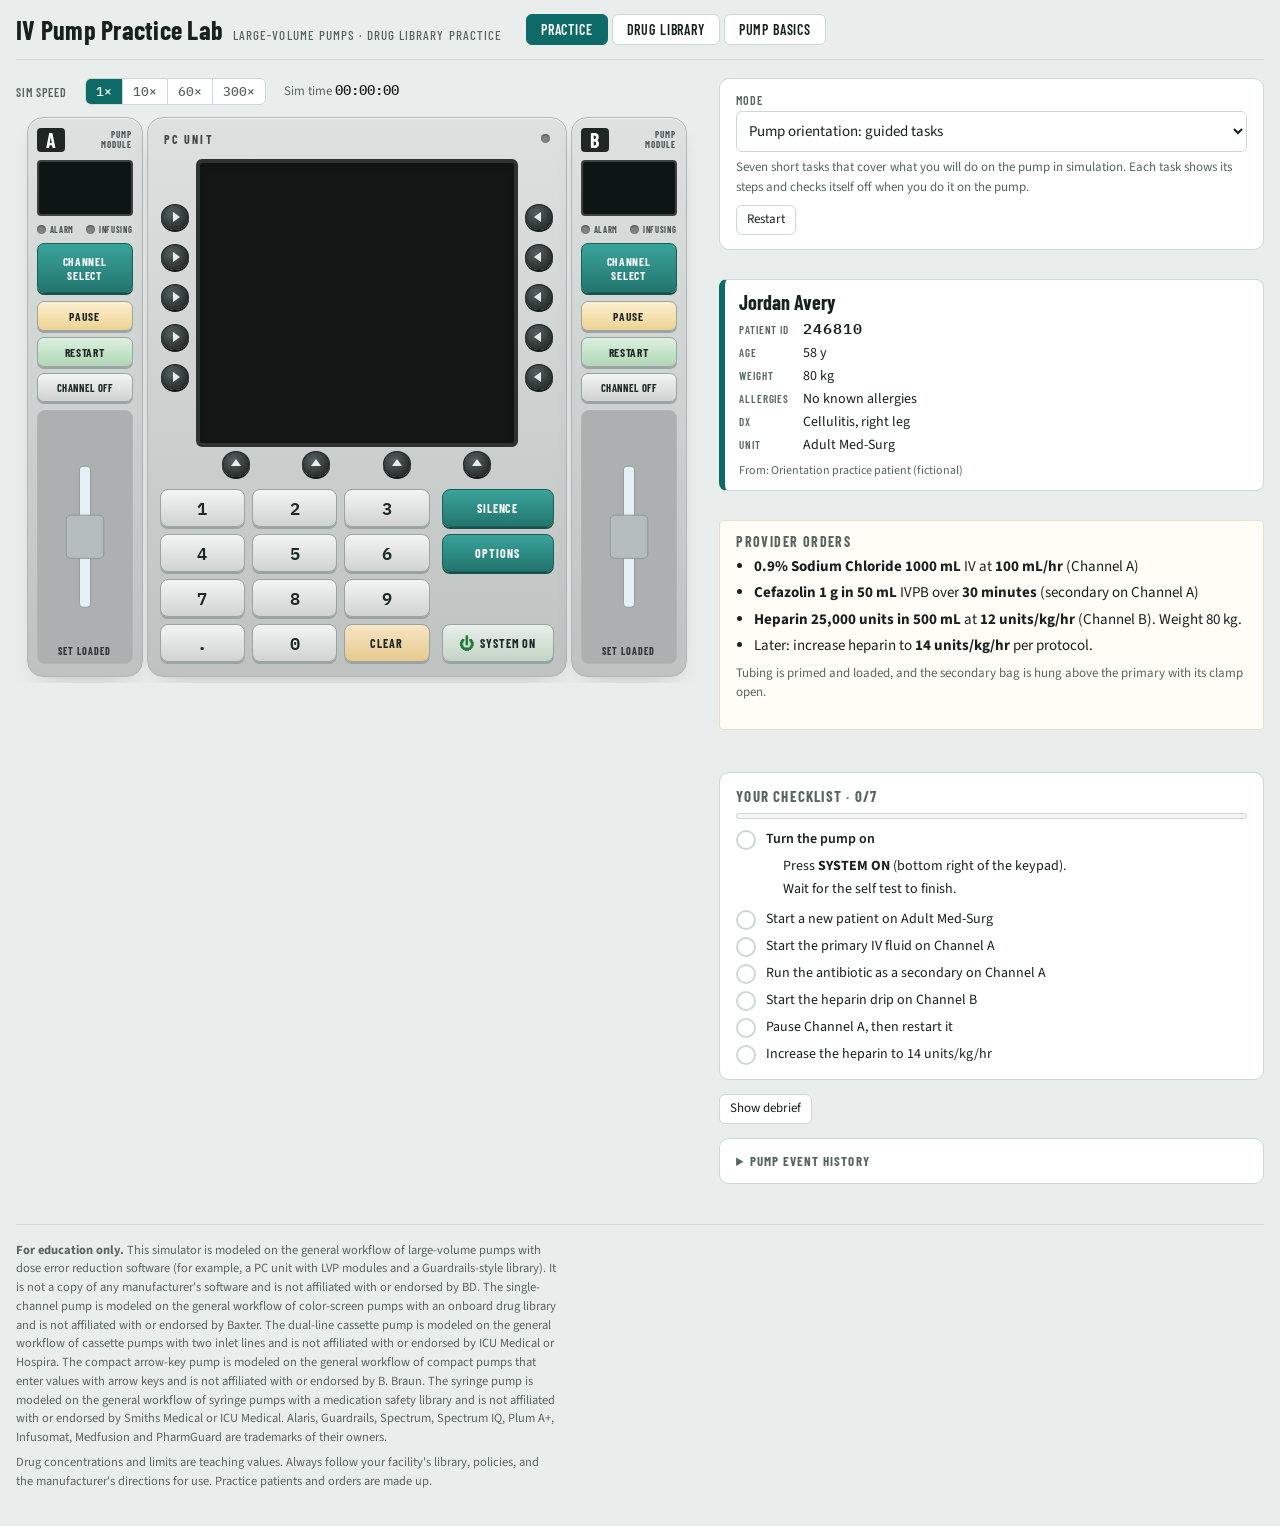
==== commit fbe5e4a6: "Simulation orientation at /modular/: guided pump tasks + printable completion record modular/ (modul" ====
--- a/modular/index.html
+++ b/modular/index.html
@@ -4,10 +4,10 @@
 <head>
 <meta charset="utf-8">
 <meta name="viewport" content="width=device-width, initial-scale=1, viewport-fit=cover">
-<title>Modular IV Pump Practice</title>
+<title>IV Pump Orientation</title>
 <meta name="mobile-web-app-capable" content="yes">
 <meta name="apple-mobile-web-app-capable" content="yes">
-<meta name="apple-mobile-web-app-title" content="Modular Pump">
+<meta name="apple-mobile-web-app-title" content="Pump Orientation">
 <meta name="theme-color" content="#0e6a66">
 <link rel="manifest" href="manifest.webmanifest">
 <link rel="icon" type="image/png" sizes="192x192" href="../icons/icon-192.png">
@@ -607,7 +607,7 @@
   <p>Drug concentrations and limits are teaching values. Always follow your facility's library, policies, and the manufacturer's directions for use. Practice patients and orders are made up.</p>
 </footer>
 <!--BODY-END-->
-<script>window.IVP_CONFIG = { device: "mod" };</script>
+<script>window.IVP_CONFIG = { device: "mod", mode: "orient" };</script>
 <script src="../js/library.js"></script>
 <script src="../js/pump.js"></script>
 <script src="../js/spectrum.js"></script>
--- a/css/pump.css
+++ b/css/pump.css
@@ -840,3 +840,31 @@
 .sys-entry .in b { flex: 1; border: 2px solid #1b2a17; padding: 2px 6px; font-size: 20px; text-align: right; min-height: 30px; background: rgba(255, 255, 255, .15); }
 .sys-entry .cur { grid-column: 1 / -1; font-size: 10.5px; }
 .sys-msg .sy-warn { margin-top: 6px; background: #1b2a17; color: #a9da96; font-size: 11px; padding: 2px 4px; animation: blink 1s steps(2) infinite; }
+
+/* Orientation: steps under the current task */
+#goals li.now > span { font-weight: 600; }
+#goals ol.how { margin: 6px 0 4px; padding-left: 1.2em; font-weight: 400; font-size: 14px; line-height: 1.45; display: grid; gap: 3px; }
+#goals ol.how li { display: list-item; }
+.orient-orders { margin: 0 0 6px; padding-left: 1.2em; display: grid; gap: 4px; }
+
+/* Completion record */
+.cert-box { margin-top: 12px; display: grid; gap: 6px; }
+.cert-box label { font-weight: 600; font-size: 14px; }
+.cert-row { display: flex; flex-wrap: wrap; gap: 8px; }
+.cert-row input { flex: 1 1 12rem; min-width: 0; padding: 8px 10px; font: inherit; border: 1px solid var(--line, #c9d3d0); border-radius: 6px; }
+.cert-row input[aria-invalid="true"] { border-color: var(--crit, #b3261e); outline: 2px solid var(--crit, #b3261e); }
+#printArea { display: none; }
+@media print {
+  body.printing > *:not(#printArea) { display: none !important; }
+  body.printing { background: #fff !important; color: #000 !important; }
+  body.printing #printArea { display: block; font: 12pt/1.45 "Source Sans 3", Arial, sans-serif; color: #000; padding: 0.4in; }
+  #printArea .pc-head { border-bottom: 2px solid #000; padding-bottom: 8px; margin-bottom: 14px; }
+  #printArea .pc-kicker { font-size: 9pt; letter-spacing: .12em; text-transform: uppercase; }
+  #printArea h1 { font-size: 20pt; margin: 4px 0 0; }
+  #printArea table { border-collapse: collapse; width: 100%; margin-bottom: 16px; }
+  #printArea th, #printArea td { border: 1px solid #888; padding: 5px 8px; text-align: left; vertical-align: top; }
+  #printArea .pc-meta th { width: 34%; background: #f1f1f1; }
+  #printArea .pc-tasks td:first-child { width: 1.5em; text-align: center; }
+  #printArea .pc-sign { margin-top: 28px; }
+  #printArea .pc-foot { font-size: 9pt; color: #444; margin-top: 18px; }
+}
